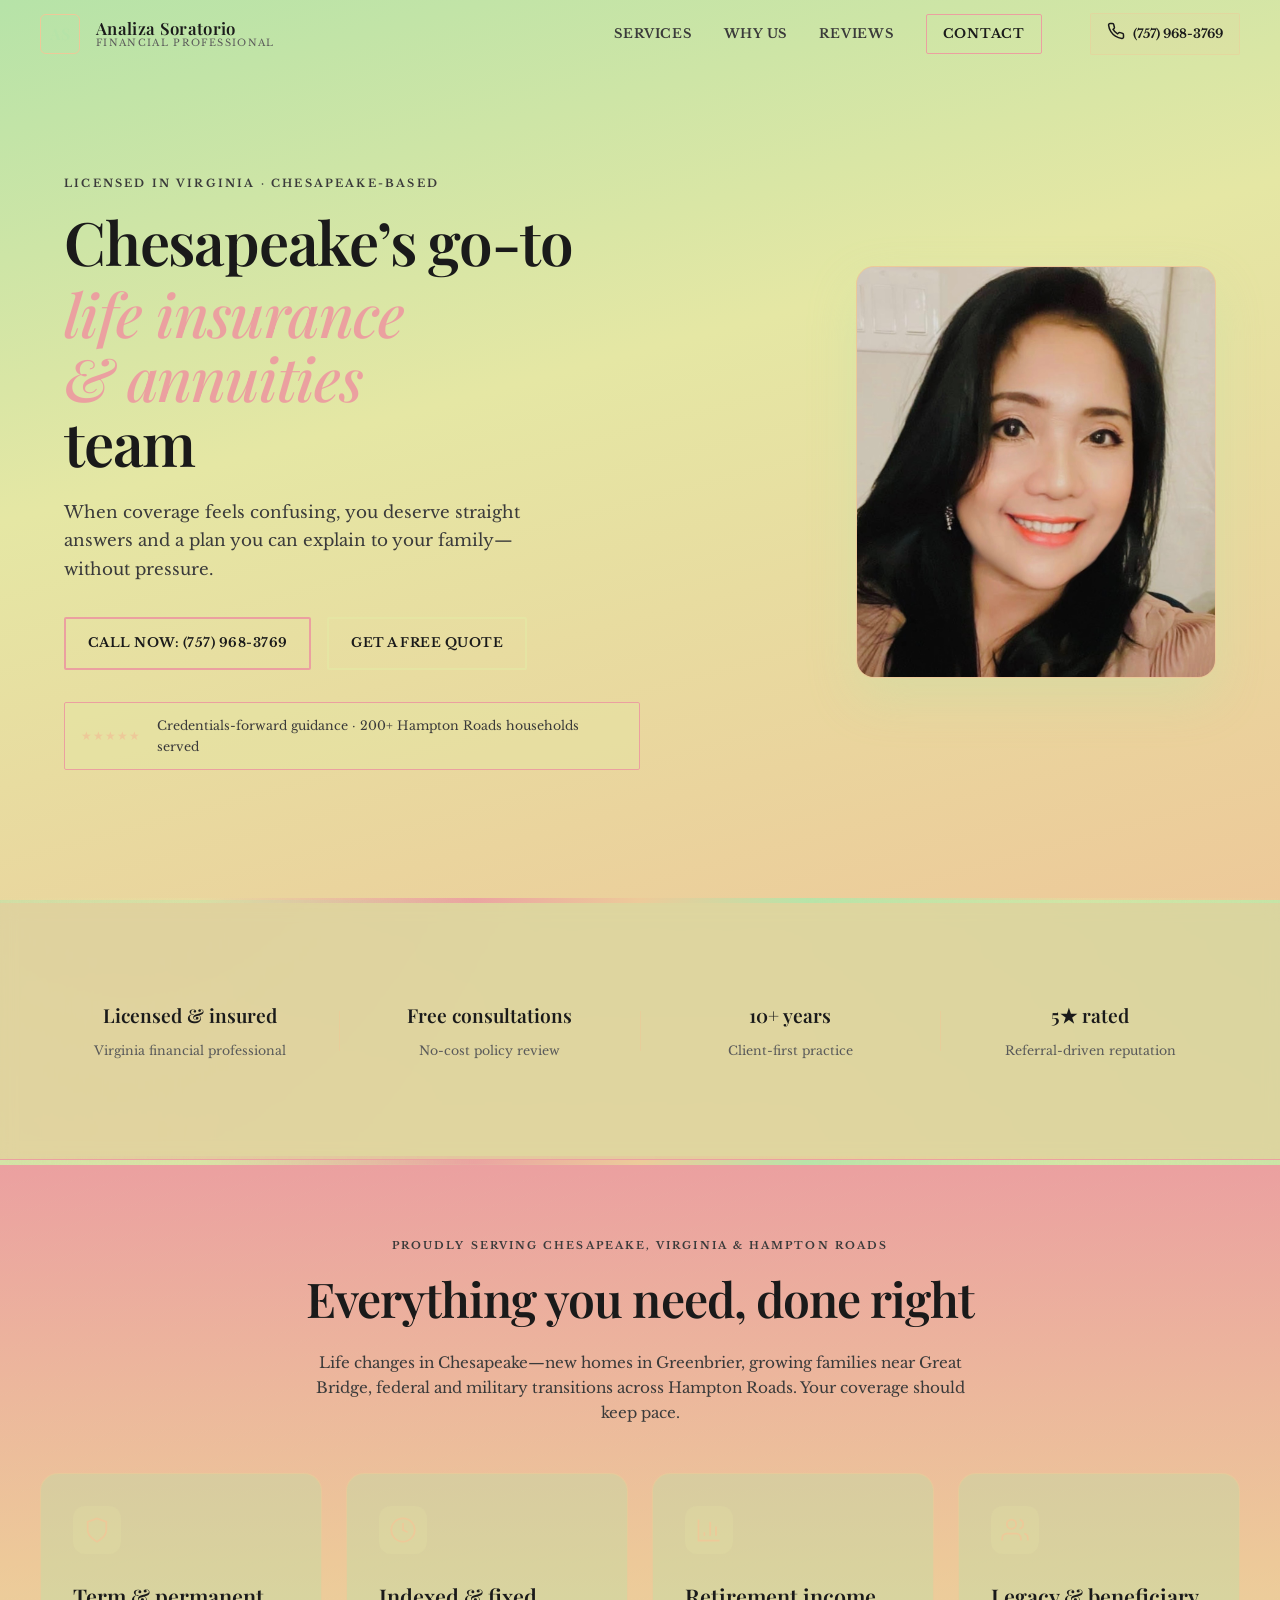
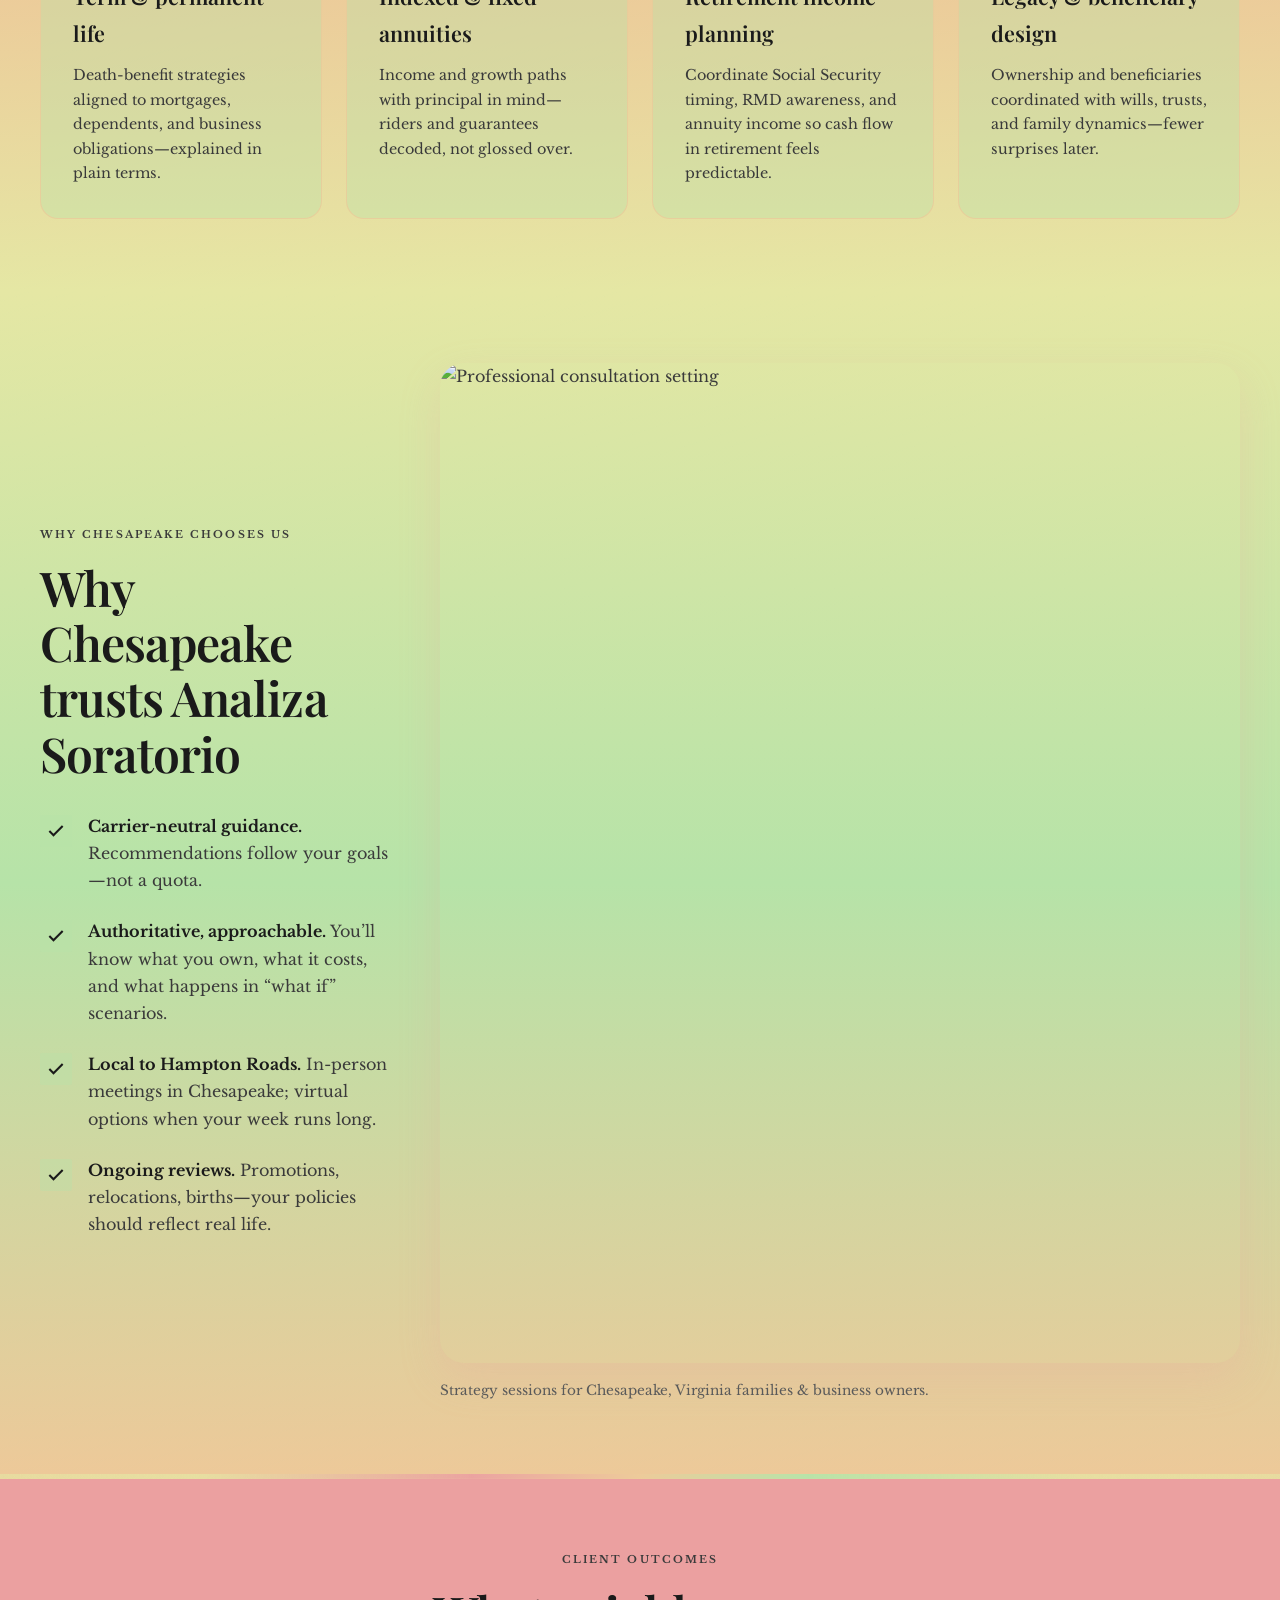
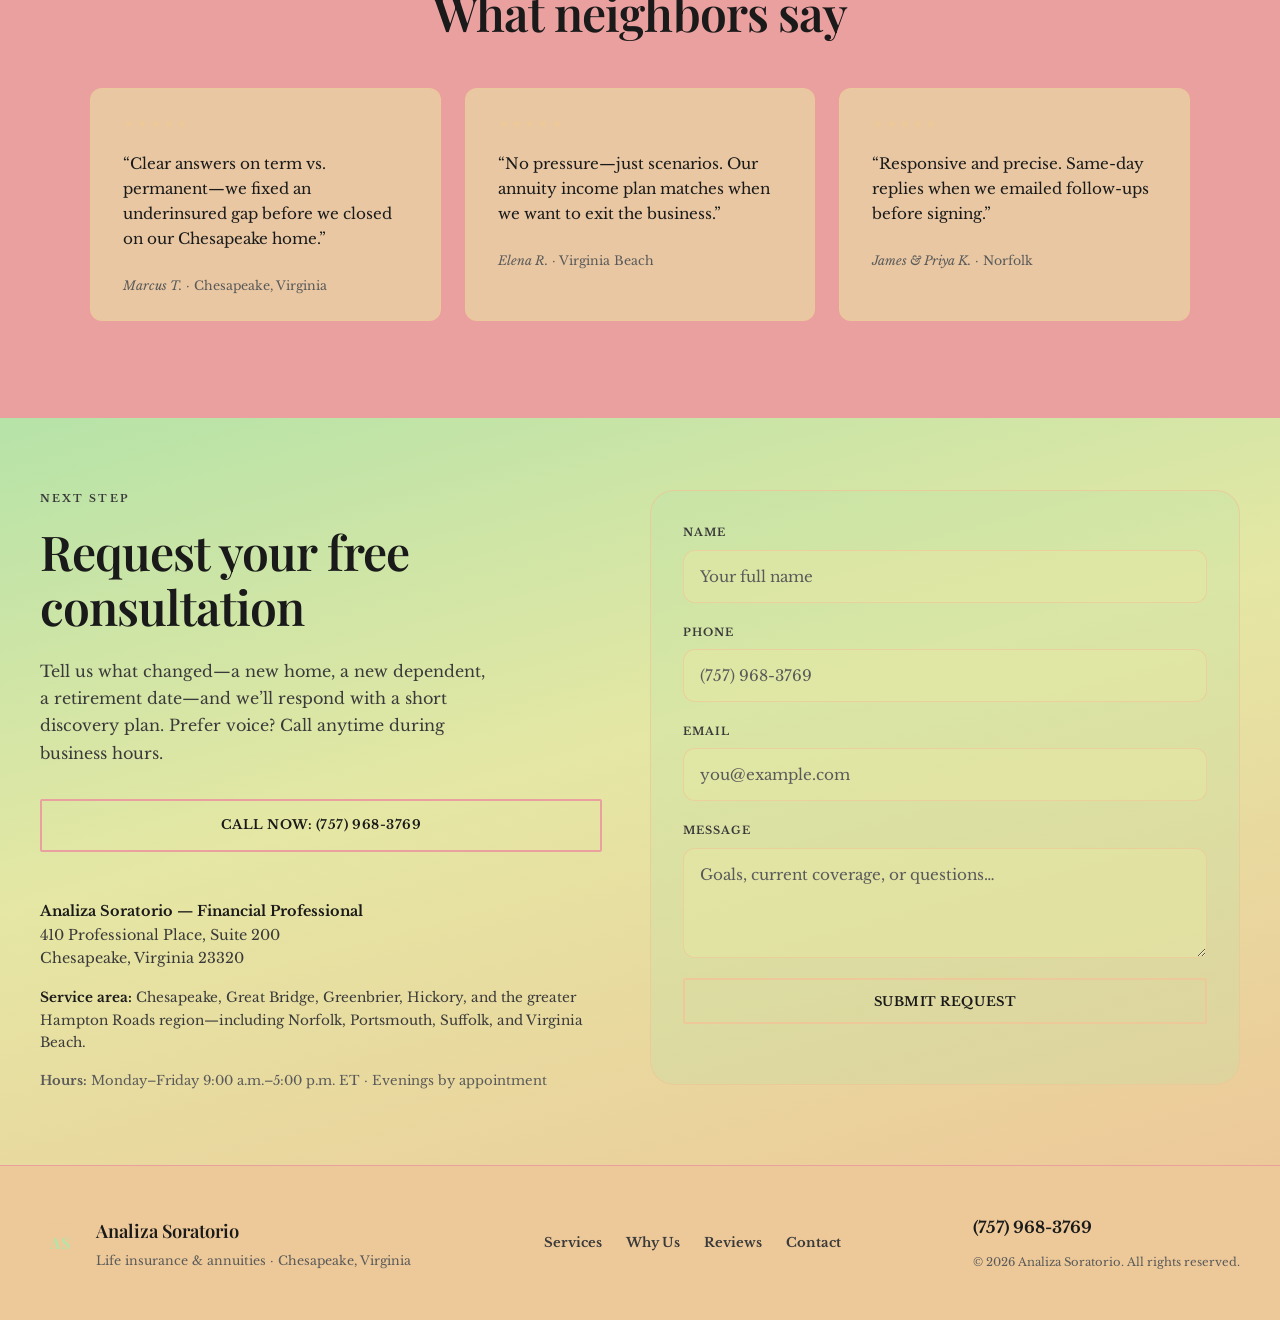
==== index.html @ 289ed027 "Build premium single-page website for Analiza Soratorio. Add a custom responsive marketing page with" ====
<!DOCTYPE html>
<html lang="en">
<head>
  <meta charset="UTF-8" />
  <meta name="viewport" content="width=device-width, initial-scale=1.0" />
  <title>Analiza Soratorio | Life Insurance &amp; Annuities in Chesapeake, Virginia</title>
  <meta name="description" content="Life insurance and annuities in Chesapeake, VA—clear, carrier-neutral guidance for families and business owners. Call (757) 968-3769 for a free consultation." />
  <link rel="preconnect" href="https://fonts.googleapis.com" />
  <link rel="preconnect" href="https://fonts.gstatic.com" crossorigin />
  <link href="https://fonts.googleapis.com/css2?family=Libre+Baskerville:ital,wght@0,400;0,700;1,400&family=Playfair+Display:ital,wght@0,500;0,600;0,700;1,500&display=swap" rel="stylesheet" />
  <link rel="stylesheet" href="styles.css" />
</head>
<body>
  <a class="skip-link" href="#main">Skip to main content</a>

  <header class="site-header" id="site-header" role="banner">
    <div class="header-inner">
      <a href="#" class="logo" aria-label="Analiza Soratorio — home">
        <span class="logo-mark" aria-hidden="true">AS</span>
        <span class="logo-text">
          <span class="logo-name">Analiza Soratorio</span>
          <span class="logo-tag">Financial Professional</span>
        </span>
      </a>
      <nav class="nav" aria-label="Primary">
        <a href="#services">Services</a>
        <a href="#why">Why Us</a>
        <a href="#testimonials">Reviews</a>
        <a href="#contact" class="nav-cta">Contact</a>
      </nav>
      <a href="tel:+17579683769" class="header-phone" aria-label="Call now: 757-968-3769">
        <span class="header-phone-icon" aria-hidden="true">
          <svg width="18" height="18" viewBox="0 0 24 24" fill="none" stroke="currentColor" stroke-width="2"><path d="M22 16.92v3a2 2 0 0 1-2.18 2 19.79 19.79 0 0 1-8.63-3.07 19.5 19.5 0 0 1-6-6 19.79 19.79 0 0 1-3.07-8.67A2 2 0 0 1 4.11 2h3a2 2 0 0 1 2 1.72 12.84 12.84 0 0 0 .7 2.81 2 2 0 0 1-.45 2.11L8.09 9.91a16 16 0 0 0 6 6l1.27-1.27a2 2 0 0 1 2.11-.45 12.84 12.84 0 0 0 2.81.7A2 2 0 0 1 22 16.92z"/></svg>
        </span>
        <span>(757) 968-3769</span>
      </a>
      <button type="button" class="menu-toggle" id="menu-toggle" aria-expanded="false" aria-controls="mobile-nav" aria-label="Open menu">
        <span></span><span></span><span></span>
      </button>
    </div>
    <div class="mobile-nav" id="mobile-nav" hidden>
      <a href="#services">Services</a>
      <a href="#why">Why Us</a>
      <a href="#testimonials">Reviews</a>
      <a href="#contact">Contact</a>
      <a href="tel:+17579683769" class="mobile-nav-call">Call (757) 968-3769</a>
    </div>
  </header>

  <main id="main">
    <section class="hero" aria-labelledby="hero-heading">
      <div class="hero-shell">
        <div class="hero-layout">
          <div class="hero-copy">
            <p class="hero-eyebrow hero-reveal" style="--d:0.05s">Licensed in Virginia · Chesapeake-based</p>
            <h1 id="hero-heading" class="hero-title hero-reveal" style="--d:0.12s">
              Chesapeake’s go-to <span class="hero-title-accent">life insurance &amp; annuities</span> team
            </h1>
            <p class="hero-lede hero-reveal" style="--d:0.22s">
              When coverage feels confusing, you deserve straight answers and a plan you can explain to your family—without pressure.
            </p>
            <div class="hero-ctas hero-reveal" style="--d:0.32s">
              <a href="tel:+17579683769" class="btn btn-primary" aria-label="Call now: 757-968-3769">
                Call Now: (757) 968-3769
              </a>
              <a href="#contact" class="btn btn-secondary">Get a Free Quote</a>
            </div>
            <div class="hero-badge hero-reveal" style="--d:0.42s" role="status">
              <span class="hero-badge-stars" aria-hidden="true">★★★★★</span>
              <span>Credentials-forward guidance · 200+ Hampton Roads households served</span>
            </div>
          </div>
          <div class="hero-media">
            <div class="hero-photo-card">
              <img src="public/IMG_9765.jpeg" alt="" width="700" height="800" class="hero-photo" fetchpriority="high" decoding="async" />
            </div>
          </div>
        </div>
      </div>
    </section>

    <div class="angle-ribbon angle-ribbon--hero" aria-hidden="true"></div>

    <section class="proof-bar" aria-label="Credentials and highlights">
      <div class="proof-inner">
        <div class="proof-item">
          <strong>Licensed &amp; insured</strong>
          <span>Virginia financial professional</span>
        </div>
        <div class="proof-divider" aria-hidden="true"></div>
        <div class="proof-item">
          <strong>Free consultations</strong>
          <span>No-cost policy review</span>
        </div>
        <div class="proof-divider" aria-hidden="true"></div>
        <div class="proof-item">
          <strong>10+ years</strong>
          <span>Client-first practice</span>
        </div>
        <div class="proof-divider" aria-hidden="true"></div>
        <div class="proof-item">
          <strong>5★ rated</strong>
          <span>Referral-driven reputation</span>
        </div>
      </div>
    </section>

    <div class="angle-ribbon" aria-hidden="true"></div>

    <section class="services has-angle-bg" id="services" aria-labelledby="services-heading">
      <div class="section-head">
        <p class="section-eyebrow">Proudly serving Chesapeake, Virginia &amp; Hampton Roads</p>
        <h2 id="services-heading" class="section-title">Everything you need, done right</h2>
        <p class="section-sub">Life changes in Chesapeake—new homes in Greenbrier, growing families near Great Bridge, federal and military transitions across Hampton Roads. Your coverage should keep pace.</p>
      </div>
      <div class="service-grid">
        <article class="service-card">
          <div class="service-icon" aria-hidden="true">
            <svg width="28" height="28" viewBox="0 0 24 24" fill="none" stroke="currentColor" stroke-width="1.5"><path d="M12 22s8-4 8-10V5l-8-3-8 3v7c0 6 8 10 8 10z"/></svg>
          </div>
          <h3>Term &amp; permanent life</h3>
          <p>Death-benefit strategies aligned to mortgages, dependents, and business obligations—explained in plain terms.</p>
        </article>
        <article class="service-card">
          <div class="service-icon" aria-hidden="true">
            <svg width="28" height="28" viewBox="0 0 24 24" fill="none" stroke="currentColor" stroke-width="1.5"><circle cx="12" cy="12" r="10"/><path d="M12 6v6l4 2"/></svg>
          </div>
          <h3>Indexed &amp; fixed annuities</h3>
          <p>Income and growth paths with principal in mind—riders and guarantees decoded, not glossed over.</p>
        </article>
        <article class="service-card">
          <div class="service-icon" aria-hidden="true">
            <svg width="28" height="28" viewBox="0 0 24 24" fill="none" stroke="currentColor" stroke-width="1.5"><path d="M3 3v18h18"/><path d="M18 17V9"/><path d="M13 17V5"/><path d="M8 17v-3"/></svg>
          </div>
          <h3>Retirement income planning</h3>
          <p>Coordinate Social Security timing, RMD awareness, and annuity income so cash flow in retirement feels predictable.</p>
        </article>
        <article class="service-card">
          <div class="service-icon" aria-hidden="true">
            <svg width="28" height="28" viewBox="0 0 24 24" fill="none" stroke="currentColor" stroke-width="1.5"><path d="M17 21v-2a4 4 0 0 0-4-4H5a4 4 0 0 0-4 4v2"/><circle cx="9" cy="7" r="4"/><path d="M23 21v-2a4 4 0 0 0-3-3.87"/><path d="M16 3.13a4 4 0 0 1 0 7.75"/></svg>
          </div>
          <h3>Legacy &amp; beneficiary design</h3>
          <p>Ownership and beneficiaries coordinated with wills, trusts, and family dynamics—fewer surprises later.</p>
        </article>
      </div>
    </section>

    <section class="why has-angle-bg" id="why" aria-labelledby="why-heading">
      <div class="why-inner">
        <div class="why-copy">
          <p class="section-eyebrow">Why Chesapeake chooses us</p>
          <h2 id="why-heading" class="section-title">Why Chesapeake trusts Analiza Soratorio</h2>
          <ul class="why-list">
            <li>
              <span class="why-check" aria-hidden="true"><svg width="20" height="20" viewBox="0 0 24 24" fill="none" stroke="currentColor" stroke-width="2.5"><path d="M20 6L9 17l-5-5"/></svg></span>
              <span><strong>Carrier-neutral guidance.</strong> Recommendations follow your goals—not a quota.</span>
            </li>
            <li>
              <span class="why-check" aria-hidden="true"><svg width="20" height="20" viewBox="0 0 24 24" fill="none" stroke="currentColor" stroke-width="2.5"><path d="M20 6L9 17l-5-5"/></svg></span>
              <span><strong>Authoritative, approachable.</strong> You’ll know what you own, what it costs, and what happens in “what if” scenarios.</span>
            </li>
            <li>
              <span class="why-check" aria-hidden="true"><svg width="20" height="20" viewBox="0 0 24 24" fill="none" stroke="currentColor" stroke-width="2.5"><path d="M20 6L9 17l-5-5"/></svg></span>
              <span><strong>Local to Hampton Roads.</strong> In-person meetings in Chesapeake; virtual options when your week runs long.</span>
            </li>
            <li>
              <span class="why-check" aria-hidden="true"><svg width="20" height="20" viewBox="0 0 24 24" fill="none" stroke="currentColor" stroke-width="2.5"><path d="M20 6L9 17l-5-5"/></svg></span>
              <span><strong>Ongoing reviews.</strong> Promotions, relocations, births—your policies should reflect real life.</span>
            </li>
          </ul>
        </div>
        <div class="why-visual">
          <figure class="why-figure">
            <img src="https://picsum.photos/seed/chesapeakeprofessional/800/1000" alt="Professional consultation setting" width="800" height="1000" loading="lazy" decoding="async" />
            <figcaption class="why-caption">Strategy sessions for Chesapeake, Virginia families &amp; business owners.</figcaption>
          </figure>
        </div>
      </div>
    </section>

    <div class="angle-ribbon" aria-hidden="true"></div>

    <section class="testimonials" id="testimonials" aria-labelledby="testimonials-heading">
      <div class="section-head section-head--center">
        <p class="section-eyebrow">Client outcomes</p>
        <h2 id="testimonials-heading" class="section-title">What neighbors say</h2>
      </div>
      <div class="testimonial-grid">
        <blockquote class="testimonial-card">
          <div class="stars" aria-label="5 out of 5 stars">★★★★★</div>
          <p class="testimonial-quote">“Clear answers on term vs. permanent—we fixed an underinsured gap before we closed on our Chesapeake home.”</p>
          <footer><cite>Marcus T.</cite> · Chesapeake, Virginia</footer>
        </blockquote>
        <blockquote class="testimonial-card">
          <div class="stars" aria-label="5 out of 5 stars">★★★★★</div>
          <p class="testimonial-quote">“No pressure—just scenarios. Our annuity income plan matches when we want to exit the business.”</p>
          <footer><cite>Elena R.</cite> · Virginia Beach</footer>
        </blockquote>
        <blockquote class="testimonial-card">
          <div class="stars" aria-label="5 out of 5 stars">★★★★★</div>
          <p class="testimonial-quote">“Responsive and precise. Same-day replies when we emailed follow-ups before signing.”</p>
          <footer><cite>James &amp; Priya K.</cite> · Norfolk</footer>
        </blockquote>
      </div>
    </section>

    <section class="contact" id="contact" aria-labelledby="contact-heading">
      <div class="contact-grid">
        <div class="contact-intro">
          <p class="section-eyebrow">Next step</p>
          <h2 id="contact-heading" class="section-title">Request your free consultation</h2>
          <p class="contact-lede">Tell us what changed—a new home, a new dependent, a retirement date—and we’ll respond with a short discovery plan. Prefer voice? Call anytime during business hours.</p>
          <a href="tel:+17579683769" class="btn btn-primary btn-block" aria-label="Call now: 757-968-3769">Call Now: (757) 968-3769</a>
          <address class="contact-address">
            <strong>Analiza Soratorio — Financial Professional</strong><br />
            410 Professional Place, Suite 200<br />
            Chesapeake, Virginia 23320
          </address>
          <p class="contact-area"><strong>Service area:</strong> Chesapeake, Great Bridge, Greenbrier, Hickory, and the greater Hampton Roads region—including Norfolk, Portsmouth, Suffolk, and Virginia Beach.</p>
          <p class="contact-hours"><strong>Hours:</strong> Monday–Friday 9:00 a.m.–5:00 p.m. ET · Evenings by appointment</p>
        </div>
        <form class="quote-form" id="quote-form" action="#" method="post" aria-label="Request a free insurance consultation">
          <label for="q-name">Name</label>
          <input type="text" id="q-name" name="name" autocomplete="name" required placeholder="Your full name" />

          <label for="q-phone">Phone</label>
          <input type="tel" id="q-phone" name="phone" autocomplete="tel" required placeholder="(757) 968-3769" />

          <label for="q-email">Email</label>
          <input type="email" id="q-email" name="email" autocomplete="email" required placeholder="you@example.com" />

          <label for="q-message">Message</label>
          <textarea id="q-message" name="message" rows="4" required placeholder="Goals, current coverage, or questions…"></textarea>

          <button type="submit" class="btn btn-submit">Submit request</button>
          <p class="form-note" id="form-status" role="status" aria-live="polite"></p>
        </form>
      </div>
    </section>
  </main>

  <footer class="site-footer" role="contentinfo">
    <div class="footer-inner">
      <div class="footer-brand">
        <span class="logo-mark logo-mark--footer" aria-hidden="true">AS</span>
        <div>
          <strong>Analiza Soratorio</strong>
          <p class="footer-tag">Life insurance &amp; annuities · Chesapeake, Virginia</p>
        </div>
      </div>
      <nav class="footer-nav" aria-label="Footer">
        <a href="#services">Services</a>
        <a href="#why">Why Us</a>
        <a href="#testimonials">Reviews</a>
        <a href="#contact">Contact</a>
      </nav>
      <div class="footer-contact">
        <a href="tel:+17579683769" aria-label="Call (757) 968-3769">(757) 968-3769</a>
        <span class="footer-copy">&copy; <span id="year"></span> Analiza Soratorio. All rights reserved.</span>
      </div>
    </div>
  </footer>

  <script src="main.js" defer></script>
</body>
</html>
---- styles.css ----
/* Analiza Soratorio — UI fills/borders/shadows: palette only (#eba0a0 · #edc999 · #e5e7a4 · #b6e3a8). Text uses neutrals below. */

:root {
  --palette-petal: #eba0a0;
  --palette-honey: #edc999;
  --palette-sage: #e5e7a4;
  --palette-mint: #b6e3a8;

  /* Typography only (not counted toward the four UI colors) */
  --color-ink: #1a1a1a;
  --color-body: #3a3a3a;
  --color-muted: #5a5a5a;

  /* UI tokens — rgba channels restricted to the four palette hues */
  --color-border: rgba(237, 201, 153, 0.65);
  --color-accent-dim: rgba(237, 201, 153, 0.45);
  --shadow-soft: 0 16px 40px rgba(235, 160, 160, 0.22);
  --shadow-lift: 0 20px 48px rgba(182, 227, 168, 0.3);

  --font-display: "Playfair Display", Georgia, "Times New Roman", serif;
  --font-body: "Libre Baskerville", Georgia, serif;

  --space-3xs: 0.25rem;
  --space-2xs: 0.5rem;
  --space-xs: 0.75rem;
  --space-sm: 1rem;
  --space-md: 1.5rem;
  --space-lg: 2rem;
  --space-xl: 3rem;
  --space-2xl: 4.5rem;
  --space-3xl: 6rem;

  --radius-sm: 6px;
  --radius-md: 12px;
  --radius-lg: 18px;
  --radius-xl: 24px;

  --header-h: 4.25rem;
  --ease-refined: cubic-bezier(0.25, 0.1, 0.25, 1);
  --dur: 0.4s;
}

*,
*::before,
*::after {
  box-sizing: border-box;
}

html {
  scroll-behavior: smooth;
}

@media (prefers-reduced-motion: reduce) {
  html {
    scroll-behavior: auto;
  }
  *,
  *::before,
  *::after {
    animation-duration: 0.01ms !important;
    animation-iteration-count: 1 !important;
    transition-duration: 0.01ms !important;
  }
}

body {
  margin: 0;
  font-family: var(--font-body);
  font-size: 1rem;
  line-height: 1.7;
  color: var(--color-body);
  background-color: var(--palette-sage);
  background-image:
    radial-gradient(ellipse 90% 60% at 10% 0%, rgba(235, 160, 160, 0.35), transparent 50%),
    radial-gradient(ellipse 70% 50% at 100% 20%, rgba(182, 227, 168, 0.4), transparent 55%),
    linear-gradient(180deg, var(--palette-mint) 0%, var(--palette-sage) 45%, var(--palette-honey) 100%);
  min-height: 100vh;
}

body::before {
  content: "";
  position: fixed;
  inset: 0;
  pointer-events: none;
  z-index: 0;
  opacity: 0.12;
  background: repeating-linear-gradient(
    -12deg,
    transparent,
    transparent 14px,
    rgba(235, 160, 160, 0.08) 14px,
    rgba(235, 160, 160, 0.08) 15px
  );
}

.skip-link {
  position: absolute;
  top: -100px;
  left: var(--space-sm);
  z-index: 10000;
  padding: var(--space-xs) var(--space-sm);
  background: var(--palette-honey);
  color: var(--color-ink);
  font-weight: 700;
  border-radius: var(--radius-sm);
  transition: top var(--dur) var(--ease-refined);
}

.skip-link:focus {
  top: var(--space-sm);
}

/* Angled site motif */
.angle-ribbon {
  height: 5px;
  width: 100%;
  background: linear-gradient(
    90deg,
    transparent 0%,
    rgba(229, 231, 164, 0.35) 18%,
    var(--palette-petal) 38%,
    var(--palette-honey) 50%,
    var(--palette-mint) 62%,
    rgba(229, 231, 164, 0.35) 82%,
    transparent 100%
  );
  transform: skewX(-12deg) scaleX(1.08);
  margin: 0 auto;
  max-width: 100%;
  opacity: 0.95;
}

.angle-ribbon--hero {
  margin-top: -2px;
  position: relative;
  z-index: 5;
}

.has-angle-bg {
  position: relative;
}

.has-angle-bg::before {
  content: "";
  position: absolute;
  inset: 0;
  pointer-events: none;
  opacity: 0.06;
  background: repeating-linear-gradient(
    -18deg,
    transparent,
    transparent 12px,
    rgba(182, 227, 168, 0.14) 12px,
    rgba(182, 227, 168, 0.14) 14px
  );
}

/* ——— Header ——— */
.site-header {
  position: fixed;
  top: 0;
  left: 0;
  right: 0;
  z-index: 1000;
  min-height: var(--header-h);
  display: flex;
  flex-direction: column;
  justify-content: center;
  padding: 0 var(--space-md);
  background: transparent;
  transition:
    background var(--dur) var(--ease-refined),
    box-shadow var(--dur) var(--ease-refined),
    backdrop-filter var(--dur) var(--ease-refined);
}

.site-header.is-scrolled {
  background: rgba(229, 231, 164, 0.88);
  backdrop-filter: blur(14px);
  -webkit-backdrop-filter: blur(14px);
  box-shadow: 0 10px 36px rgba(182, 227, 168, 0.35);
}

.header-inner {
  max-width: 1200px;
  margin: 0 auto;
  width: 100%;
  display: flex;
  align-items: center;
  gap: var(--space-md);
}

.logo {
  display: flex;
  align-items: center;
  gap: var(--space-sm);
  text-decoration: none;
  color: var(--color-ink);
}

.logo-mark {
  width: 2.5rem;
  height: 2.5rem;
  display: grid;
  place-items: center;
  font-family: var(--font-display);
  font-weight: 700;
  font-size: 1rem;
  letter-spacing: 0.02em;
  border: 1px solid var(--palette-honey);
  color: var(--palette-mint);
  border-radius: var(--radius-sm);
}

.logo-text {
  display: flex;
  flex-direction: column;
  line-height: 1.15;
}

.logo-name {
  font-family: var(--font-display);
  font-size: 1.05rem;
  font-weight: 600;
  letter-spacing: 0.02em;
}

.logo-tag {
  font-size: 0.6rem;
  text-transform: uppercase;
  letter-spacing: 0.14em;
  color: var(--color-muted);
}

.nav {
  display: none;
  align-items: center;
  gap: var(--space-lg);
  margin-left: auto;
}

.nav a {
  color: var(--color-body);
  text-decoration: none;
  font-family: var(--font-body);
  font-size: 0.8rem;
  font-weight: 700;
  letter-spacing: 0.06em;
  text-transform: uppercase;
  transition: color var(--dur) var(--ease-refined);
}

.nav a:hover {
  color: var(--color-ink);
}

.nav-cta {
  padding: var(--space-2xs) var(--space-sm);
  border: 1px solid var(--palette-petal);
  border-radius: 2px;
  color: var(--color-ink) !important;
}

.header-phone {
  display: none;
  align-items: center;
  gap: var(--space-2xs);
  margin-left: var(--space-md);
  padding: var(--space-2xs) var(--space-sm);
  background: rgba(237, 201, 153, 0.14);
  border: 1px solid var(--color-accent-dim);
  border-radius: 2px;
  color: var(--color-ink);
  text-decoration: none;
  font-size: 0.78rem;
  font-weight: 700;
  white-space: nowrap;
  transition:
    background var(--dur) var(--ease-refined),
    border-color var(--dur) var(--ease-refined);
}

.header-phone:hover {
  background: rgba(237, 201, 153, 0.26);
  border-color: var(--palette-petal);
}

.menu-toggle {
  margin-left: auto;
  width: 2.75rem;
  height: 2.75rem;
  border: 1px solid var(--color-border);
  border-radius: var(--radius-sm);
  background: transparent;
  cursor: pointer;
  display: flex;
  flex-direction: column;
  align-items: center;
  justify-content: center;
  gap: 5px;
  padding: 0;
}

.menu-toggle span {
  display: block;
  width: 1.125rem;
  height: 2px;
  background: var(--color-ink);
  transition: transform var(--dur) var(--ease-refined);
}

.menu-toggle[aria-expanded="true"] span:nth-child(1) {
  transform: translateY(7px) rotate(45deg);
}

.menu-toggle[aria-expanded="true"] span:nth-child(2) {
  opacity: 0;
}

.menu-toggle[aria-expanded="true"] span:nth-child(3) {
  transform: translateY(-7px) rotate(-45deg);
}

.mobile-nav {
  display: flex;
  flex-direction: column;
  gap: var(--space-sm);
  padding: var(--space-md);
  background: var(--palette-honey);
  border-top: 1px solid var(--palette-petal);
}

.mobile-nav[hidden] {
  display: none !important;
}

.mobile-nav a {
  color: var(--color-ink);
  text-decoration: none;
  font-weight: 700;
  padding: var(--space-xs) 0;
}

.mobile-nav-call {
  margin-top: var(--space-xs);
  padding: var(--space-sm);
  text-align: center;
  background: var(--palette-petal);
  color: var(--color-ink) !important;
  border-radius: var(--radius-md);
}

/* ——— Hero: copy + floating photo card (aligned row) ——— */
.hero {
  position: relative;
  min-height: 100vh;
  min-height: 100dvh;
  padding: var(--header-h) 0 0;
  z-index: 1;
  overflow: hidden;
  background: linear-gradient(
    165deg,
    var(--palette-mint) 0%,
    var(--palette-sage) 42%,
    var(--palette-honey) 100%
  );
}

.hero-shell {
  max-width: 1200px;
  margin: 0 auto;
  min-height: calc(100dvh - var(--header-h));
  padding: var(--space-xl) var(--space-md) var(--space-2xl);
  display: flex;
  align-items: center;
}

.hero-layout {
  display: flex;
  flex-direction: column;
  align-items: stretch;
  gap: var(--space-xl);
  width: 100%;
}

@media (min-width: 768px) {
  .hero-layout {
    flex-direction: row;
    align-items: center;
    justify-content: space-between;
    gap: var(--space-xl);
  }
}

.hero-copy {
  flex: 1;
  min-width: 0;
  max-width: 36rem;
}

.hero-media {
  flex-shrink: 0;
  display: flex;
  align-items: center;
  justify-content: center;
}

@media (min-width: 768px) {
  .hero-media {
    justify-content: flex-end;
    align-self: center;
  }
}

.hero-photo-card {
  width: min(52vw, 280px);
  max-width: 100%;
  border-radius: var(--radius-lg);
  overflow: hidden;
  border: 1px solid var(--palette-honey);
  box-shadow: var(--shadow-lift);
  background: var(--palette-honey);
  animation: hero-card-float 5.5s ease-in-out infinite;
}

@media (min-width: 768px) {
  .hero-photo-card {
    width: min(34vw, 320px);
  }
}

@media (min-width: 1024px) {
  .hero-photo-card {
    width: min(30vw, 360px);
  }
}

@media (prefers-reduced-motion: reduce) {
  .hero-photo-card {
    animation: none;
  }
}

@keyframes hero-card-float {
  0%,
  100% {
    transform: translateY(0);
  }
  50% {
    transform: translateY(-12px);
  }
}

.hero-photo {
  width: 100%;
  height: auto;
  aspect-ratio: 7 / 8;
  object-fit: cover;
  object-position: center 20%;
  display: block;
}

.hero-eyebrow {
  font-size: 0.68rem;
  text-transform: uppercase;
  letter-spacing: 0.2em;
  color: var(--color-body);
  margin: 0 0 var(--space-sm);
  font-weight: 700;
}

.hero-title {
  margin: 0 0 var(--space-md);
  font-family: var(--font-display);
  font-weight: 600;
  line-height: 1.08;
  color: var(--color-ink);
  font-size: clamp(2.2rem, 5.5vw, 3.75rem);
  letter-spacing: -0.02em;
  text-wrap: balance;
}

.hero-title-accent {
  display: block;
  color: var(--palette-petal);
  font-style: italic;
  font-weight: 500;
  margin-top: 0.12em;
}

.hero-lede {
  font-size: clamp(0.95rem, 2vw, 1.05rem);
  color: var(--color-body);
  margin: 0 0 var(--space-lg);
  max-width: 32rem;
}

.hero-ctas {
  display: flex;
  flex-wrap: wrap;
  gap: var(--space-sm);
  margin-bottom: var(--space-lg);
}

/* Professional CTAs: outline default, fill on hover */
.btn {
  display: inline-flex;
  align-items: center;
  justify-content: center;
  padding: 0.85rem 1.35rem;
  font-family: var(--font-body);
  font-size: 0.8rem;
  font-weight: 700;
  letter-spacing: 0.04em;
  text-transform: uppercase;
  text-decoration: none;
  border-radius: 2px;
  border: 2px solid transparent;
  cursor: pointer;
  transition:
    background var(--dur) var(--ease-refined),
    color var(--dur) var(--ease-refined),
    border-color var(--dur) var(--ease-refined),
    box-shadow var(--dur) var(--ease-refined),
    transform var(--dur) var(--ease-refined);
}

.btn-primary {
  background: transparent;
  color: var(--color-ink);
  border-color: var(--palette-petal);
  box-shadow: 0 0 0 0 rgba(237, 201, 153, 0);
}

.btn-primary:hover {
  background: linear-gradient(135deg, var(--palette-mint), var(--palette-honey));
  color: var(--color-ink);
  border-color: var(--palette-sage);
  box-shadow: 0 10px 32px rgba(182, 227, 168, 0.35);
  transform: translateY(-2px);
}

.btn-secondary {
  background: transparent;
  color: var(--color-ink);
  border-color: rgba(229, 231, 164, 0.75);
}

.btn-secondary:hover {
  border-color: var(--palette-petal);
  color: var(--color-ink);
  background: rgba(229, 231, 164, 0.35);
}

.btn-block {
  width: 100%;
  text-align: center;
}

.btn-submit {
  width: 100%;
  margin-top: var(--space-xs);
  background: transparent;
  color: var(--color-ink);
  border: 2px solid var(--palette-honey);
}

.btn-submit:hover {
  background: var(--palette-honey);
  color: var(--color-ink);
}

.hero-badge {
  display: inline-flex;
  align-items: center;
  gap: var(--space-sm);
  padding: var(--space-xs) var(--space-sm);
  background: rgba(229, 231, 164, 0.45);
  border: 1px solid var(--palette-petal);
  border-radius: 2px;
  font-size: 0.78rem;
  color: var(--color-body);
  max-width: 100%;
}

.hero-badge-stars {
  color: var(--palette-honey);
  letter-spacing: 0.08em;
  flex-shrink: 0;
}

@keyframes fade-up {
  from {
    opacity: 0;
    transform: translateY(0.5rem);
  }
  to {
    opacity: 1;
    transform: translateY(0);
  }
}

.hero-reveal {
  opacity: 0;
  animation: fade-up var(--dur) var(--ease-refined) forwards;
  animation-delay: var(--d, 0s);
}

@media (prefers-reduced-motion: reduce) {
  .hero-reveal {
    opacity: 1;
    animation: none;
  }
}

/* ——— Proof bar ——— */
.proof-bar {
  position: relative;
  z-index: 2;
  border-bottom: 1px solid var(--palette-petal);
  background: rgba(237, 201, 153, 0.55);
  backdrop-filter: blur(8px);
}

.proof-bar::after {
  content: "";
  position: absolute;
  bottom: 0;
  left: 0;
  right: 0;
  height: 3px;
  background: linear-gradient(90deg, transparent, rgba(235, 160, 160, 0.45), rgba(237, 201, 153, 0.5), transparent);
  transform: skewX(-10deg);
  opacity: 0.7;
}

.proof-inner {
  max-width: 1200px;
  margin: 0 auto;
  padding: var(--space-md);
  display: grid;
  gap: var(--space-md);
  text-align: center;
}

.proof-item strong {
  display: block;
  font-family: var(--font-display);
  font-size: 1.2rem;
  color: var(--color-ink);
  font-weight: 600;
  margin-bottom: var(--space-3xs);
}

.proof-item span {
  font-size: 0.78rem;
  color: var(--color-muted);
}

.proof-divider {
  display: none;
  width: 1px;
  height: 2.5rem;
  background: var(--color-border);
  align-self: center;
}

/* ——— Sections shared ——— */
main > section:not(.hero) {
  position: relative;
  z-index: 1;
  padding: var(--space-2xl) var(--space-md);
}

.section-head {
  max-width: 760px;
  margin-bottom: var(--space-xl);
}

.section-head--center {
  text-align: center;
  margin-left: auto;
  margin-right: auto;
}

.section-eyebrow {
  font-size: 0.65rem;
  text-transform: uppercase;
  letter-spacing: 0.2em;
  color: var(--color-body);
  font-weight: 700;
  margin: 0 0 var(--space-sm);
}

.section-title {
  font-family: var(--font-display);
  font-size: clamp(1.85rem, 4vw, 3rem);
  font-weight: 600;
  color: var(--color-ink);
  line-height: 1.15;
  margin: 0;
  letter-spacing: -0.02em;
}

.section-sub {
  margin: var(--space-md) 0 0;
  font-size: 0.95rem;
  color: var(--color-body);
  line-height: 1.65;
  max-width: 42rem;
}

.services .section-head {
  margin-left: auto;
  margin-right: auto;
  text-align: center;
}

.services .section-sub {
  margin-left: auto;
  margin-right: auto;
}

/* ——— Services ——— */
.services {
  background: linear-gradient(180deg, var(--palette-petal) 0%, var(--palette-honey) 55%, var(--palette-sage) 100%);
}

.service-grid {
  max-width: 1200px;
  margin: 0 auto;
  display: grid;
  gap: var(--space-md);
}

.service-card {
  position: relative;
  z-index: 1;
  background: rgba(182, 227, 168, 0.35);
  border: 1px solid rgba(237, 201, 153, 0.75);
  border-radius: var(--radius-lg);
  padding: var(--space-lg);
  transition:
    transform var(--dur) var(--ease-refined),
    box-shadow var(--dur) var(--ease-refined),
    border-color var(--dur) var(--ease-refined);
}

.service-card:hover {
  transform: translateY(-4px);
  box-shadow: var(--shadow-soft);
  border-color: var(--color-accent-dim);
}

.service-card:hover .service-icon {
  color: var(--palette-petal);
  background: rgba(182, 227, 168, 0.18);
}

.service-icon {
  width: 3rem;
  height: 3rem;
  display: grid;
  place-items: center;
  border-radius: var(--radius-md);
  background: rgba(229, 231, 164, 0.2);
  color: var(--palette-honey);
  margin-bottom: var(--space-md);
  transition:
    color var(--dur) var(--ease-refined),
    background var(--dur) var(--ease-refined);
}

.service-card h3 {
  font-family: var(--font-display);
  font-size: 1.35rem;
  font-weight: 600;
  color: var(--color-ink);
  margin: 0 0 var(--space-xs);
}

.service-card p {
  margin: 0;
  font-size: 0.9rem;
}

/* ——— Why ——— */
.why {
  background: linear-gradient(180deg, var(--palette-sage) 0%, var(--palette-mint) 50%, var(--palette-honey) 100%);
  color: var(--color-body);
}

.why .section-eyebrow {
  color: var(--color-body);
}

.why .section-title {
  color: var(--color-ink);
}

.why-inner {
  max-width: 1200px;
  margin: 0 auto;
  display: grid;
  gap: var(--space-xl);
  align-items: center;
}

.why-list {
  list-style: none;
  margin: var(--space-lg) 0 0;
  padding: 0;
  display: flex;
  flex-direction: column;
  gap: var(--space-md);
}

.why-list li {
  display: flex;
  gap: var(--space-sm);
  align-items: flex-start;
}

.why-check {
  flex-shrink: 0;
  width: 2rem;
  height: 2rem;
  border-radius: 2px;
  background: rgba(182, 227, 168, 0.35);
  color: var(--color-ink);
  display: grid;
  place-items: center;
  margin-top: 2px;
}

.why-list strong {
  color: var(--color-ink);
}

.why-figure {
  margin: 0;
  position: relative;
  z-index: 1;
}

.why-figure img {
  width: 100%;
  border-radius: var(--radius-xl);
  box-shadow: var(--shadow-soft);
  display: block;
}

.why-caption {
  margin-top: var(--space-sm);
  font-size: 0.85rem;
  color: var(--color-muted);
}

/* ——— Testimonials (compact professional grid) ——— */
.testimonials {
  background: var(--palette-petal);
  padding-bottom: var(--space-3xl) !important;
}

.testimonial-grid {
  max-width: 1100px;
  margin: 0 auto;
  display: grid;
  gap: var(--space-md);
}

.testimonial-card {
  margin: 0;
  padding: var(--space-md) var(--space-lg);
  background: rgba(229, 231, 164, 0.55);
  border: 1px solid rgba(237, 201, 153, 0.85);
  border-radius: var(--radius-md);
  color: var(--color-body);
  transition:
    border-color var(--dur) var(--ease-refined),
    background var(--dur) var(--ease-refined);
}

.testimonial-card:hover {
  border-color: var(--palette-mint);
  background: rgba(182, 227, 168, 0.45);
}

.testimonial-quote {
  font-family: var(--font-body);
  font-size: 0.95rem;
  line-height: 1.65;
  color: var(--color-ink);
  margin: var(--space-sm) 0 var(--space-md);
}

.testimonial-card footer {
  font-size: 0.78rem;
  color: var(--color-muted);
}

.stars {
  color: var(--palette-honey);
  letter-spacing: 0.1em;
  font-size: 0.8rem;
}

/* ——— Contact ——— */
.contact {
  background: linear-gradient(165deg, var(--palette-mint) 0%, var(--palette-sage) 45%, var(--palette-honey) 100%);
  border-top: 1px solid var(--palette-petal);
}

.contact-grid {
  max-width: 1200px;
  margin: 0 auto;
  display: grid;
  gap: var(--space-xl);
}

.contact-lede {
  color: var(--color-body);
  margin: var(--space-md) 0 var(--space-lg);
  max-width: 28rem;
}

.contact-address {
  font-style: normal;
  margin: var(--space-xl) 0 var(--space-sm);
  font-size: 0.9rem;
  color: var(--color-body);
  line-height: 1.65;
}

.contact-address strong {
  color: var(--color-ink);
}

.contact-area {
  font-size: 0.85rem;
  color: var(--color-body);
  line-height: 1.65;
  margin: 0 0 var(--space-sm);
  max-width: 36rem;
}

.contact-area strong {
  color: var(--color-ink);
}

.contact-hours {
  font-size: 0.82rem;
  color: var(--color-muted);
  margin: 0;
}

.quote-form {
  background: rgba(182, 227, 168, 0.25);
  border: 1px solid rgba(237, 201, 153, 0.8);
  border-radius: var(--radius-xl);
  padding: var(--space-lg);
  display: flex;
  flex-direction: column;
  gap: var(--space-2xs);
}

.quote-form label {
  font-size: 0.68rem;
  font-weight: 700;
  text-transform: uppercase;
  letter-spacing: 0.1em;
  color: var(--color-body);
  margin-top: var(--space-xs);
}

.quote-form label:first-of-type {
  margin-top: 0;
}

.quote-form input,
.quote-form textarea {
  font-family: var(--font-body);
  font-size: 0.95rem;
  padding: var(--space-sm);
  border-radius: var(--radius-md);
  border: 1px solid rgba(237, 201, 153, 0.75);
  background: rgba(229, 231, 164, 0.55);
  color: var(--color-ink);
  width: 100%;
}

.quote-form input::placeholder,
.quote-form textarea::placeholder {
  color: var(--color-muted);
}

.quote-form input:focus,
.quote-form textarea:focus {
  outline: 2px solid var(--palette-mint);
  outline-offset: 2px;
}

.form-note {
  font-size: 0.78rem;
  color: var(--color-body);
  min-height: 1.25rem;
  margin: 0;
}

/* ——— Footer ——— */
.site-footer {
  border-top: 1px solid var(--palette-petal);
  padding: var(--space-xl) var(--space-md);
  background: var(--palette-honey);
}

.footer-inner {
  max-width: 1200px;
  margin: 0 auto;
  display: flex;
  flex-direction: column;
  gap: var(--space-lg);
  align-items: flex-start;
}

.footer-brand {
  display: flex;
  gap: var(--space-sm);
  align-items: center;
}

.logo-mark--footer {
  border-color: rgba(237, 201, 153, 0.55);
}

.footer-brand strong {
  font-family: var(--font-display);
  font-size: 1.15rem;
  color: var(--color-ink);
  font-weight: 600;
}

.footer-tag {
  margin: var(--space-3xs) 0 0;
  font-size: 0.78rem;
  color: var(--color-muted);
}

.footer-nav {
  display: flex;
  flex-wrap: wrap;
  gap: var(--space-md);
}

.footer-nav a {
  color: var(--color-body);
  text-decoration: none;
  font-size: 0.82rem;
  font-weight: 700;
}

.footer-nav a:hover {
  color: var(--color-ink);
}

.footer-contact {
  display: flex;
  flex-direction: column;
  gap: var(--space-xs);
}

.footer-contact a {
  color: var(--color-ink);
  font-weight: 700;
  text-decoration: none;
  font-size: 1rem;
}

.footer-copy {
  font-size: 0.72rem;
  color: var(--color-muted);
}

/* ——— Breakpoints ——— */
@media (min-width: 480px) {
  .proof-inner {
    grid-template-columns: 1fr 1fr;
  }
}

@media (min-width: 768px) {
  .nav {
    display: flex;
  }

  .header-phone {
    display: inline-flex;
  }

  .menu-toggle {
    display: none;
  }

  .mobile-nav {
    display: none !important;
  }

  .service-grid {
    grid-template-columns: repeat(2, 1fr);
  }

  .why-inner {
    grid-template-columns: 1fr 1fr;
  }

  .testimonial-grid {
    grid-template-columns: repeat(3, 1fr);
  }

  .contact-grid {
    grid-template-columns: 1fr 1.05fr;
    align-items: start;
  }

  .footer-inner {
    flex-direction: row;
    flex-wrap: wrap;
    justify-content: space-between;
    align-items: center;
  }
}

@media (max-width: 767px) {
  .testimonial-grid {
    grid-template-columns: 1fr;
  }
}

@media (min-width: 1024px) {
  .proof-inner {
    display: flex;
    flex-wrap: wrap;
    justify-content: space-between;
    align-items: center;
    text-align: left;
    gap: var(--space-md);
  }

  .proof-divider {
    display: block;
  }

  .proof-item {
    flex: 1;
    min-width: 140px;
    text-align: center;
  }

  .service-grid {
    grid-template-columns: repeat(4, 1fr);
  }
}
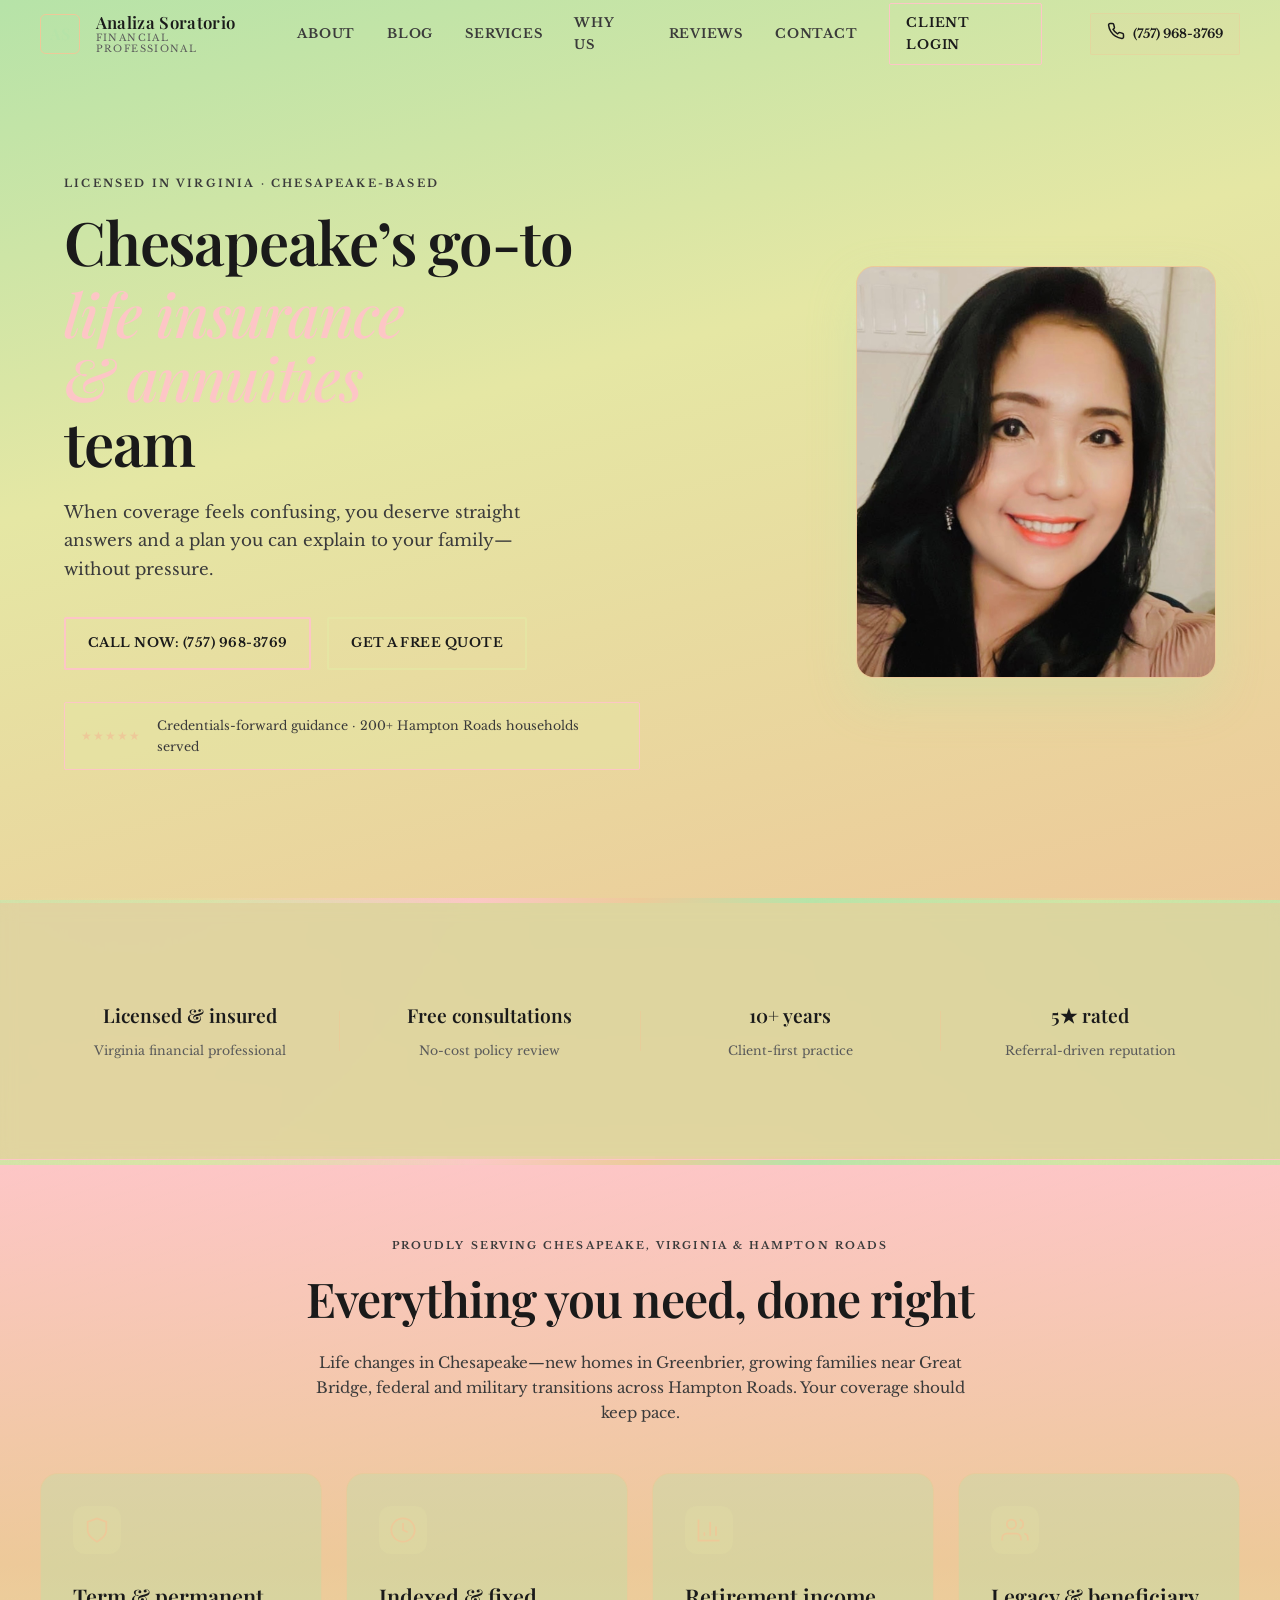
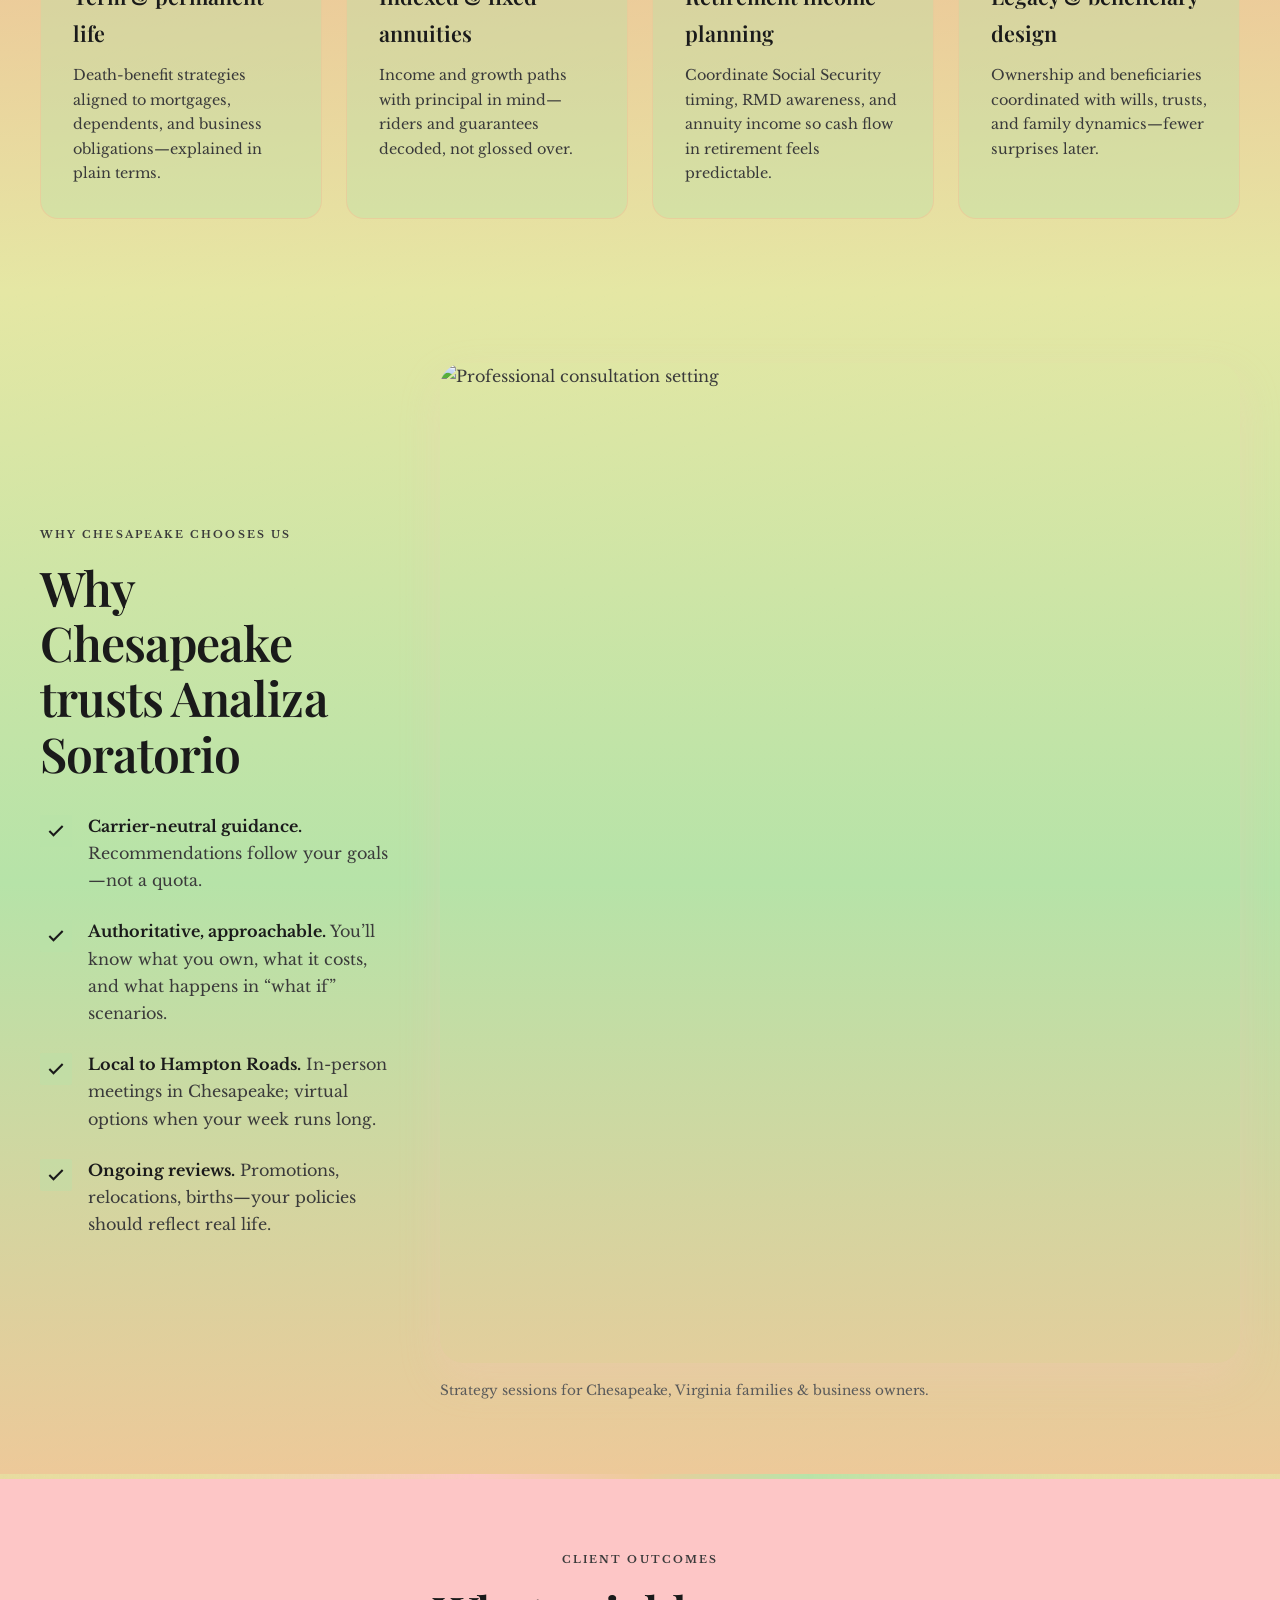
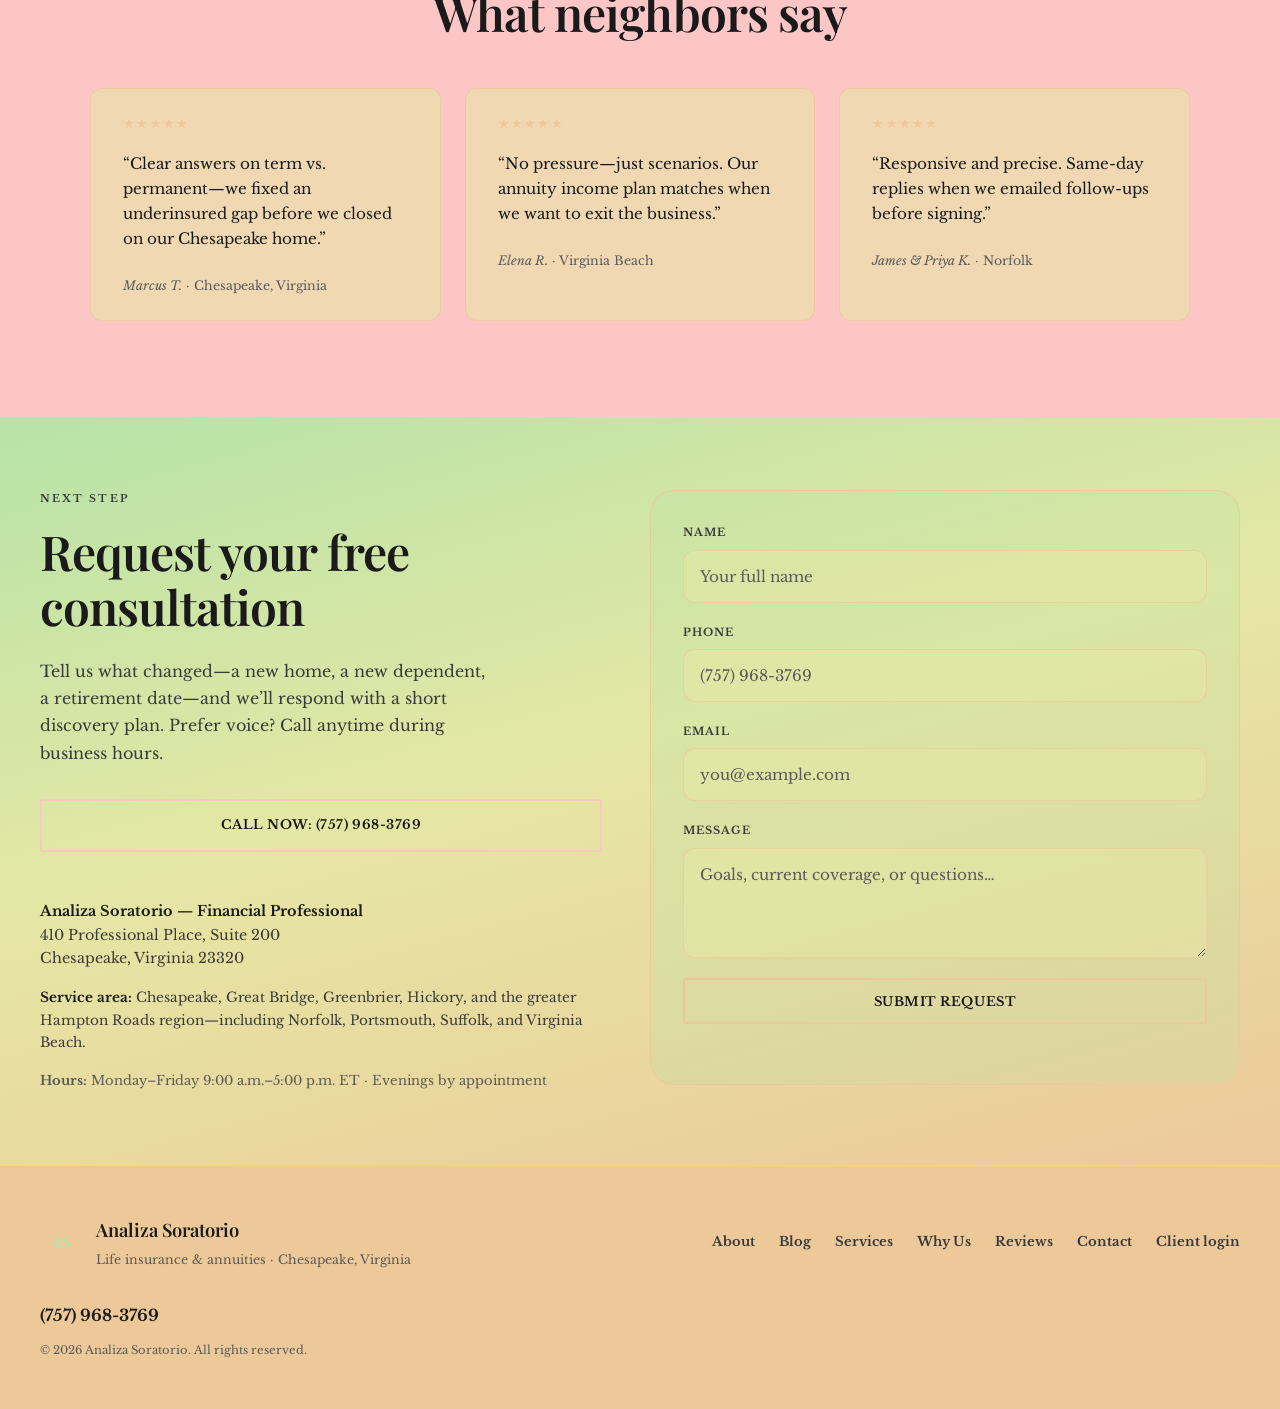
==== commit c59a888f: "Add blog, about, login, dashboard with client-side CMS demo. Introduce static pages under public wit" ====
--- a/index.html
+++ b/index.html
@@ -15,7 +15,7 @@
 
   <header class="site-header" id="site-header" role="banner">
     <div class="header-inner">
-      <a href="#" class="logo" aria-label="Analiza Soratorio — home">
+      <a href="index.html" class="logo" aria-label="Analiza Soratorio — home">
         <span class="logo-mark" aria-hidden="true">AS</span>
         <span class="logo-text">
           <span class="logo-name">Analiza Soratorio</span>
@@ -23,10 +23,13 @@
         </span>
       </a>
       <nav class="nav" aria-label="Primary">
+        <a href="about.html">About</a>
+        <a href="blog.html">Blog</a>
         <a href="#services">Services</a>
         <a href="#why">Why Us</a>
         <a href="#testimonials">Reviews</a>
-        <a href="#contact" class="nav-cta">Contact</a>
+        <a href="#contact">Contact</a>
+        <a href="login.html" class="nav-cta">Client login</a>
       </nav>
       <a href="tel:+17579683769" class="header-phone" aria-label="Call now: 757-968-3769">
         <span class="header-phone-icon" aria-hidden="true">
@@ -39,10 +42,13 @@
       </button>
     </div>
     <div class="mobile-nav" id="mobile-nav" hidden>
+      <a href="about.html">About</a>
+      <a href="blog.html">Blog</a>
       <a href="#services">Services</a>
       <a href="#why">Why Us</a>
       <a href="#testimonials">Reviews</a>
       <a href="#contact">Contact</a>
+      <a href="login.html">Client login</a>
       <a href="tel:+17579683769" class="mobile-nav-call">Call (757) 968-3769</a>
     </div>
   </header>
@@ -249,10 +255,13 @@
         </div>
       </div>
       <nav class="footer-nav" aria-label="Footer">
+        <a href="about.html">About</a>
+        <a href="blog.html">Blog</a>
         <a href="#services">Services</a>
         <a href="#why">Why Us</a>
         <a href="#testimonials">Reviews</a>
         <a href="#contact">Contact</a>
+        <a href="login.html">Client login</a>
       </nav>
       <div class="footer-contact">
         <a href="tel:+17579683769" aria-label="Call (757) 968-3769">(757) 968-3769</a>
@@ -261,6 +270,7 @@
     </div>
   </footer>
 
+  <script src="analytics.js"></script>
   <script src="main.js" defer></script>
 </body>
 </html>
--- a/styles.css
+++ b/styles.css
@@ -1,7 +1,7 @@
-/* Analiza Soratorio — UI fills/borders/shadows: palette only (#eba0a0 · #edc999 · #e5e7a4 · #b6e3a8). Text uses neutrals below. */
+/* Analiza Soratorio — UI fills/borders/shadows: palette only (#fdc6c6 · #edc999 · #e5e7a4 · #b6e3a8). Text uses neutrals below. */
 
 :root {
-  --palette-petal: #eba0a0;
+  --palette-petal: #fdc6c6;
   --palette-honey: #edc999;
   --palette-sage: #e5e7a4;
   --palette-mint: #b6e3a8;
@@ -14,7 +14,7 @@
   /* UI tokens — rgba channels restricted to the four palette hues */
   --color-border: rgba(237, 201, 153, 0.65);
   --color-accent-dim: rgba(237, 201, 153, 0.45);
-  --shadow-soft: 0 16px 40px rgba(235, 160, 160, 0.22);
+  --shadow-soft: 0 16px 40px rgba(253, 198, 198, 0.22);
   --shadow-lift: 0 20px 48px rgba(182, 227, 168, 0.3);
 
   --font-display: "Playfair Display", Georgia, "Times New Roman", serif;
@@ -71,7 +71,7 @@
   color: var(--color-body);
   background-color: var(--palette-sage);
   background-image:
-    radial-gradient(ellipse 90% 60% at 10% 0%, rgba(235, 160, 160, 0.35), transparent 50%),
+    radial-gradient(ellipse 90% 60% at 10% 0%, rgba(253, 198, 198, 0.35), transparent 50%),
     radial-gradient(ellipse 70% 50% at 100% 20%, rgba(182, 227, 168, 0.4), transparent 55%),
     linear-gradient(180deg, var(--palette-mint) 0%, var(--palette-sage) 45%, var(--palette-honey) 100%);
   min-height: 100vh;
@@ -88,8 +88,8 @@
     -12deg,
     transparent,
     transparent 14px,
-    rgba(235, 160, 160, 0.08) 14px,
-    rgba(235, 160, 160, 0.08) 15px
+    rgba(253, 198, 198, 0.08) 14px,
+    rgba(253, 198, 198, 0.08) 15px
   );
 }
 
@@ -629,7 +629,7 @@
   left: 0;
   right: 0;
   height: 3px;
-  background: linear-gradient(90deg, transparent, rgba(235, 160, 160, 0.45), rgba(237, 201, 153, 0.5), transparent);
+  background: linear-gradient(90deg, transparent, rgba(253, 198, 198, 0.45), rgba(237, 201, 153, 0.5), transparent);
   transform: skewX(-10deg);
   opacity: 0.7;
 }
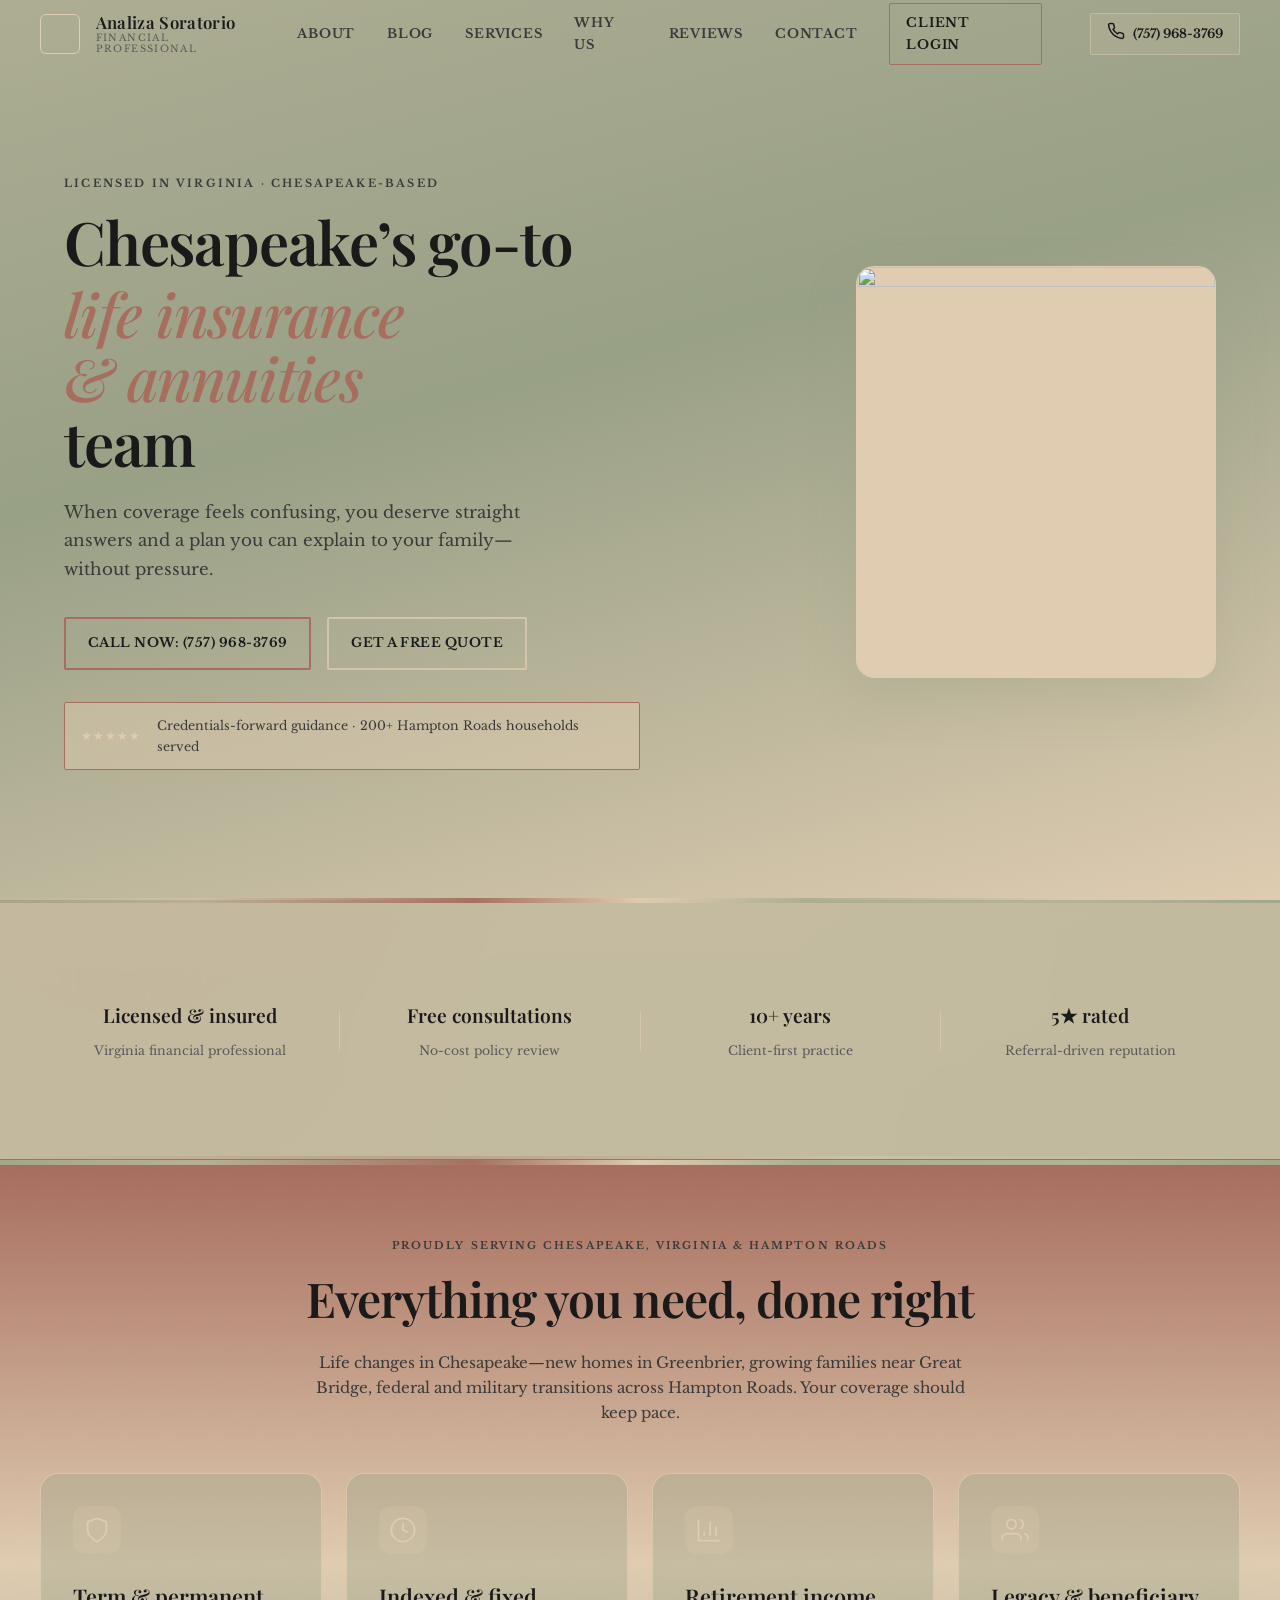
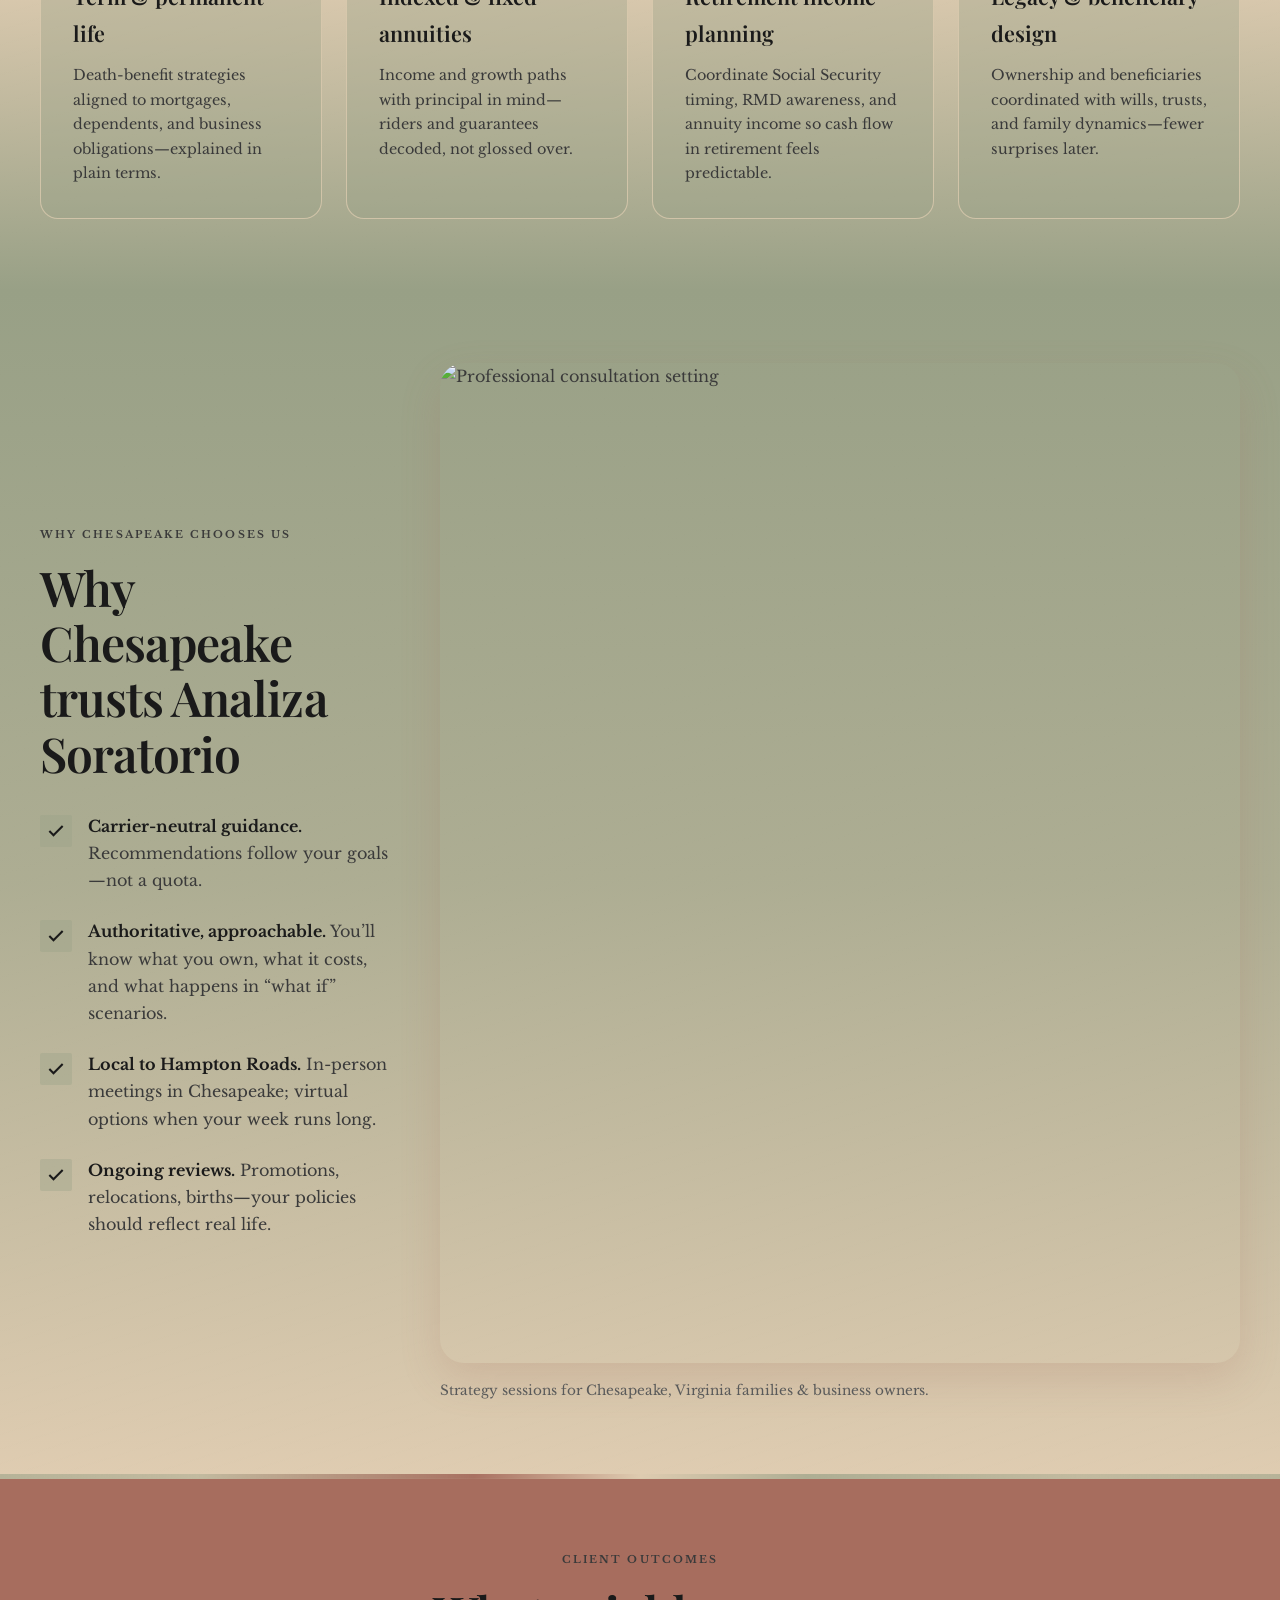
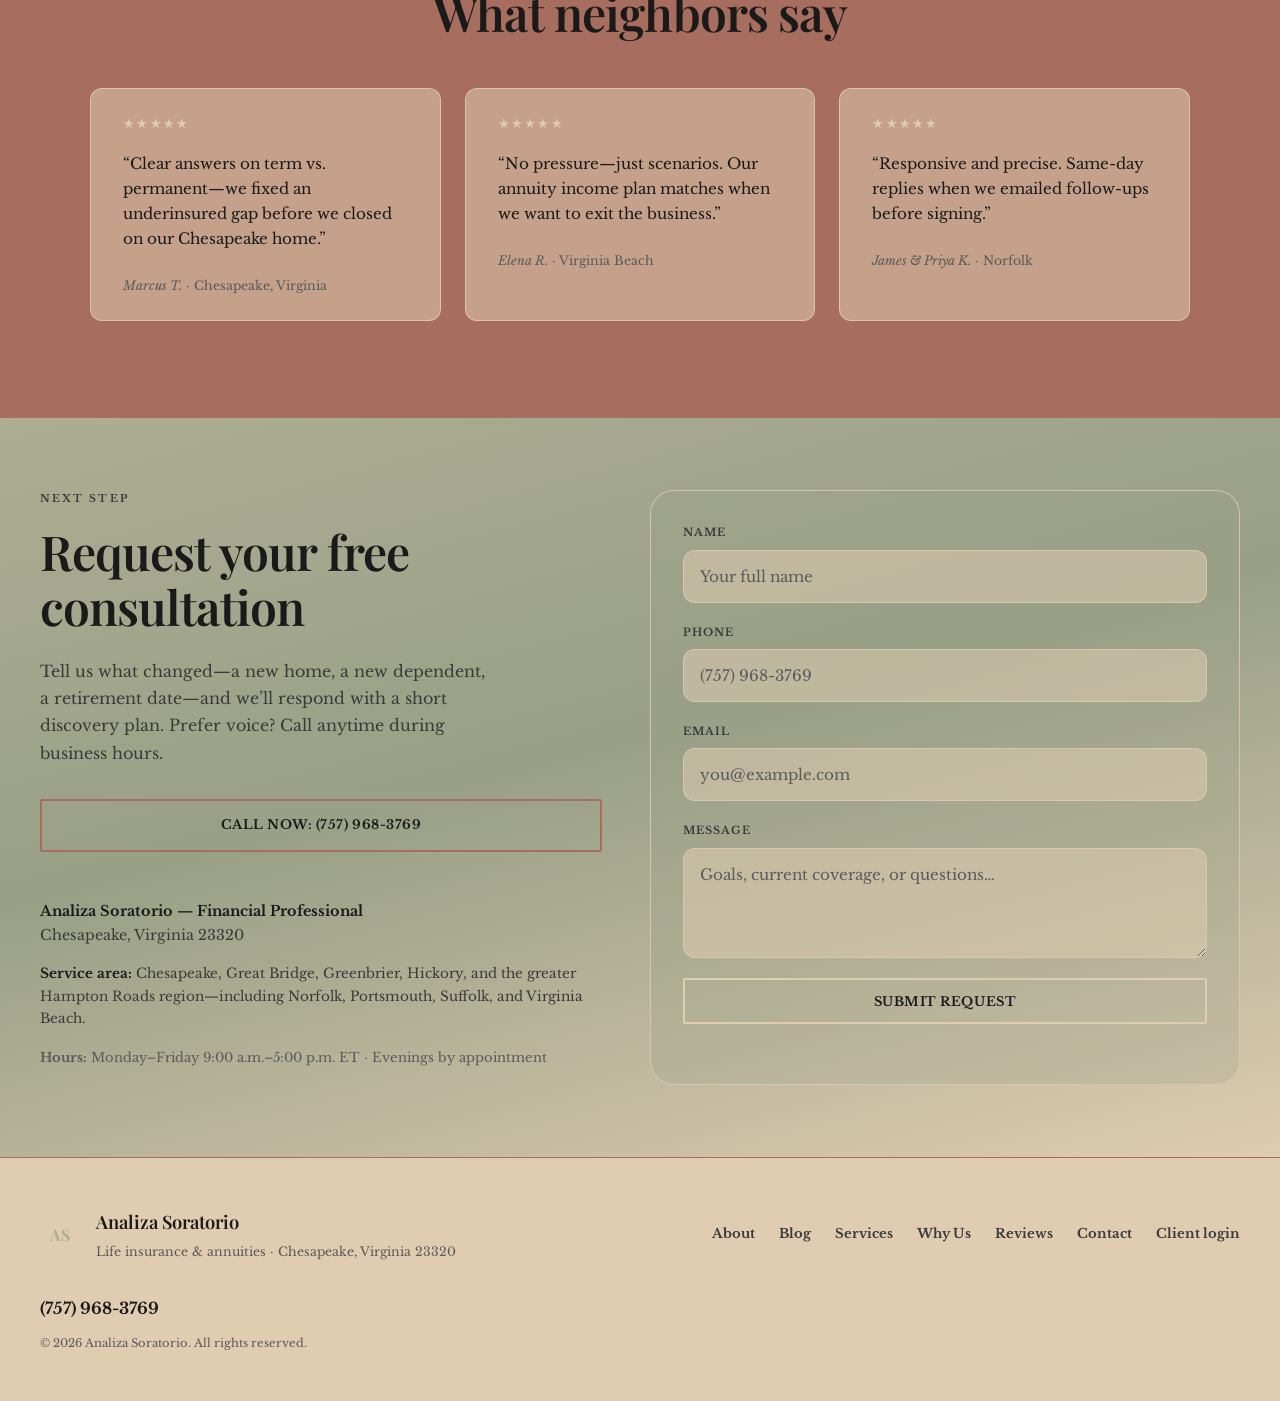
==== commit 54c0ad21: "Whole life About SEO, address cleanup, Formspree-ready leads - About: hero/FAQ/copy for whole life; " ====
--- a/index.html
+++ b/index.html
@@ -78,7 +78,7 @@
           </div>
           <div class="hero-media">
             <div class="hero-photo-card">
-              <img src="public/IMG_9765.jpeg" alt="" width="700" height="800" class="hero-photo" fetchpriority="high" decoding="async" />
+              <img src="IMG_9765.jpeg" alt="" width="700" height="800" class="hero-photo" fetchpriority="high" decoding="async" />
             </div>
           </div>
         </div>
@@ -219,13 +219,14 @@
           <a href="tel:+17579683769" class="btn btn-primary btn-block" aria-label="Call now: 757-968-3769">Call Now: (757) 968-3769</a>
           <address class="contact-address">
             <strong>Analiza Soratorio — Financial Professional</strong><br />
-            410 Professional Place, Suite 200<br />
             Chesapeake, Virginia 23320
           </address>
           <p class="contact-area"><strong>Service area:</strong> Chesapeake, Great Bridge, Greenbrier, Hickory, and the greater Hampton Roads region—including Norfolk, Portsmouth, Suffolk, and Virginia Beach.</p>
           <p class="contact-hours"><strong>Hours:</strong> Monday–Friday 9:00 a.m.–5:00 p.m. ET · Evenings by appointment</p>
         </div>
-        <form class="quote-form" id="quote-form" action="#" method="post" aria-label="Request a free insurance consultation">
+        <form class="quote-form" id="quote-form" method="post" aria-label="Request a free insurance consultation">
+          <input type="hidden" name="_subject" value="Website quote request — Home page" />
+          <input type="text" name="_gotcha" tabindex="-1" autocomplete="off" class="form-honeypot" aria-hidden="true" />
           <label for="q-name">Name</label>
           <input type="text" id="q-name" name="name" autocomplete="name" required placeholder="Your full name" />
 
@@ -251,7 +252,7 @@
         <span class="logo-mark logo-mark--footer" aria-hidden="true">AS</span>
         <div>
           <strong>Analiza Soratorio</strong>
-          <p class="footer-tag">Life insurance &amp; annuities · Chesapeake, Virginia</p>
+          <p class="footer-tag">Life insurance &amp; annuities · Chesapeake, Virginia 23320</p>
         </div>
       </div>
       <nav class="footer-nav" aria-label="Footer">
@@ -270,6 +271,7 @@
     </div>
   </footer>
 
+  <script src="lead-config.js"></script>
   <script src="analytics.js"></script>
   <script src="main.js" defer></script>
 </body>
--- a/styles.css
+++ b/styles.css
@@ -1,21 +1,21 @@
-/* Analiza Soratorio — UI fills/borders/shadows: palette only (#fdc6c6 · #edc999 · #e5e7a4 · #b6e3a8). Text uses neutrals below. */
+/* Analiza Soratorio — UI fills/borders/shadows: palette (#98a086 · #a76d5e · #dfccb1). Text uses neutrals below. */
 
 :root {
-  --palette-petal: #fdc6c6;
-  --palette-honey: #edc999;
-  --palette-sage: #e5e7a4;
-  --palette-mint: #b6e3a8;
+  --palette-petal: #a76d5e;
+  --palette-honey: #dfccb1;
+  --palette-sage: #98a086;
+  --palette-mint: color-mix(in srgb, var(--palette-sage) 70%, var(--palette-honey) 30%);
 
   /* Typography only (not counted toward the four UI colors) */
   --color-ink: #1a1a1a;
   --color-body: #3a3a3a;
   --color-muted: #5a5a5a;
 
-  /* UI tokens — rgba channels restricted to the four palette hues */
-  --color-border: rgba(237, 201, 153, 0.65);
-  --color-accent-dim: rgba(237, 201, 153, 0.45);
-  --shadow-soft: 0 16px 40px rgba(253, 198, 198, 0.22);
-  --shadow-lift: 0 20px 48px rgba(182, 227, 168, 0.3);
+  /* UI tokens — rgba derived from the palette */
+  --color-border: rgba(223, 204, 177, 0.65);
+  --color-accent-dim: rgba(223, 204, 177, 0.45);
+  --shadow-soft: 0 16px 40px rgba(167, 109, 94, 0.2);
+  --shadow-lift: 0 20px 48px rgba(152, 160, 134, 0.3);
 
   --font-display: "Playfair Display", Georgia, "Times New Roman", serif;
   --font-body: "Libre Baskerville", Georgia, serif;
@@ -71,8 +71,8 @@
   color: var(--color-body);
   background-color: var(--palette-sage);
   background-image:
-    radial-gradient(ellipse 90% 60% at 10% 0%, rgba(253, 198, 198, 0.35), transparent 50%),
-    radial-gradient(ellipse 70% 50% at 100% 20%, rgba(182, 227, 168, 0.4), transparent 55%),
+    radial-gradient(ellipse 90% 60% at 10% 0%, rgba(167, 109, 94, 0.35), transparent 50%),
+    radial-gradient(ellipse 70% 50% at 100% 20%, rgba(152, 160, 134, 0.4), transparent 55%),
     linear-gradient(180deg, var(--palette-mint) 0%, var(--palette-sage) 45%, var(--palette-honey) 100%);
   min-height: 100vh;
 }
@@ -88,8 +88,8 @@
     -12deg,
     transparent,
     transparent 14px,
-    rgba(253, 198, 198, 0.08) 14px,
-    rgba(253, 198, 198, 0.08) 15px
+    rgba(167, 109, 94, 0.08) 14px,
+    rgba(167, 109, 94, 0.08) 15px
   );
 }
 
@@ -117,11 +117,11 @@
   background: linear-gradient(
     90deg,
     transparent 0%,
-    rgba(229, 231, 164, 0.35) 18%,
+    rgba(223, 204, 177, 0.35) 18%,
     var(--palette-petal) 38%,
     var(--palette-honey) 50%,
     var(--palette-mint) 62%,
-    rgba(229, 231, 164, 0.35) 82%,
+    rgba(223, 204, 177, 0.35) 82%,
     transparent 100%
   );
   transform: skewX(-12deg) scaleX(1.08);
@@ -150,8 +150,8 @@
     -18deg,
     transparent,
     transparent 12px,
-    rgba(182, 227, 168, 0.14) 12px,
-    rgba(182, 227, 168, 0.14) 14px
+    rgba(152, 160, 134, 0.14) 12px,
+    rgba(152, 160, 134, 0.14) 14px
   );
 }
 
@@ -175,10 +175,10 @@
 }
 
 .site-header.is-scrolled {
-  background: rgba(229, 231, 164, 0.88);
+  background: rgba(223, 204, 177, 0.88);
   backdrop-filter: blur(14px);
   -webkit-backdrop-filter: blur(14px);
-  box-shadow: 0 10px 36px rgba(182, 227, 168, 0.35);
+  box-shadow: 0 10px 36px rgba(152, 160, 134, 0.35);
 }
 
 .header-inner {
@@ -267,7 +267,7 @@
   gap: var(--space-2xs);
   margin-left: var(--space-md);
   padding: var(--space-2xs) var(--space-sm);
-  background: rgba(237, 201, 153, 0.14);
+  background: rgba(223, 204, 177, 0.14);
   border: 1px solid var(--color-accent-dim);
   border-radius: 2px;
   color: var(--color-ink);
@@ -281,7 +281,7 @@
 }
 
 .header-phone:hover {
-  background: rgba(237, 201, 153, 0.26);
+  background: rgba(223, 204, 177, 0.26);
   border-color: var(--palette-petal);
 }
 
@@ -529,27 +529,27 @@
   background: transparent;
   color: var(--color-ink);
   border-color: var(--palette-petal);
-  box-shadow: 0 0 0 0 rgba(237, 201, 153, 0);
+  box-shadow: 0 0 0 0 rgba(223, 204, 177, 0);
 }
 
 .btn-primary:hover {
   background: linear-gradient(135deg, var(--palette-mint), var(--palette-honey));
   color: var(--color-ink);
   border-color: var(--palette-sage);
-  box-shadow: 0 10px 32px rgba(182, 227, 168, 0.35);
+  box-shadow: 0 10px 32px rgba(152, 160, 134, 0.35);
   transform: translateY(-2px);
 }
 
 .btn-secondary {
   background: transparent;
   color: var(--color-ink);
-  border-color: rgba(229, 231, 164, 0.75);
+  border-color: rgba(223, 204, 177, 0.75);
 }
 
 .btn-secondary:hover {
   border-color: var(--palette-petal);
   color: var(--color-ink);
-  background: rgba(229, 231, 164, 0.35);
+  background: rgba(223, 204, 177, 0.35);
 }
 
 .btn-block {
@@ -575,7 +575,7 @@
   align-items: center;
   gap: var(--space-sm);
   padding: var(--space-xs) var(--space-sm);
-  background: rgba(229, 231, 164, 0.45);
+  background: rgba(223, 204, 177, 0.45);
   border: 1px solid var(--palette-petal);
   border-radius: 2px;
   font-size: 0.78rem;
@@ -618,7 +618,7 @@
   position: relative;
   z-index: 2;
   border-bottom: 1px solid var(--palette-petal);
-  background: rgba(237, 201, 153, 0.55);
+  background: rgba(223, 204, 177, 0.55);
   backdrop-filter: blur(8px);
 }
 
@@ -629,7 +629,7 @@
   left: 0;
   right: 0;
   height: 3px;
-  background: linear-gradient(90deg, transparent, rgba(253, 198, 198, 0.45), rgba(237, 201, 153, 0.5), transparent);
+  background: linear-gradient(90deg, transparent, rgba(167, 109, 94, 0.45), rgba(223, 204, 177, 0.5), transparent);
   transform: skewX(-10deg);
   opacity: 0.7;
 }
@@ -736,8 +736,8 @@
 .service-card {
   position: relative;
   z-index: 1;
-  background: rgba(182, 227, 168, 0.35);
-  border: 1px solid rgba(237, 201, 153, 0.75);
+  background: rgba(152, 160, 134, 0.35);
+  border: 1px solid rgba(223, 204, 177, 0.75);
   border-radius: var(--radius-lg);
   padding: var(--space-lg);
   transition:
@@ -754,7 +754,7 @@
 
 .service-card:hover .service-icon {
   color: var(--palette-petal);
-  background: rgba(182, 227, 168, 0.18);
+  background: rgba(152, 160, 134, 0.18);
 }
 
 .service-icon {
@@ -763,7 +763,7 @@
   display: grid;
   place-items: center;
   border-radius: var(--radius-md);
-  background: rgba(229, 231, 164, 0.2);
+  background: rgba(223, 204, 177, 0.2);
   color: var(--palette-honey);
   margin-bottom: var(--space-md);
   transition:
@@ -826,7 +826,7 @@
   width: 2rem;
   height: 2rem;
   border-radius: 2px;
-  background: rgba(182, 227, 168, 0.35);
+  background: rgba(152, 160, 134, 0.35);
   color: var(--color-ink);
   display: grid;
   place-items: center;
@@ -872,8 +872,8 @@
 .testimonial-card {
   margin: 0;
   padding: var(--space-md) var(--space-lg);
-  background: rgba(229, 231, 164, 0.55);
-  border: 1px solid rgba(237, 201, 153, 0.85);
+  background: rgba(223, 204, 177, 0.55);
+  border: 1px solid rgba(223, 204, 177, 0.85);
   border-radius: var(--radius-md);
   color: var(--color-body);
   transition:
@@ -883,7 +883,7 @@
 
 .testimonial-card:hover {
   border-color: var(--palette-mint);
-  background: rgba(182, 227, 168, 0.45);
+  background: rgba(152, 160, 134, 0.45);
 }
 
 .testimonial-quote {
@@ -955,8 +955,9 @@
 }
 
 .quote-form {
-  background: rgba(182, 227, 168, 0.25);
-  border: 1px solid rgba(237, 201, 153, 0.8);
+  position: relative;
+  background: rgba(152, 160, 134, 0.25);
+  border: 1px solid rgba(223, 204, 177, 0.8);
   border-radius: var(--radius-xl);
   padding: var(--space-lg);
   display: flex;
@@ -983,8 +984,8 @@
   font-size: 0.95rem;
   padding: var(--space-sm);
   border-radius: var(--radius-md);
-  border: 1px solid rgba(237, 201, 153, 0.75);
-  background: rgba(229, 231, 164, 0.55);
+  border: 1px solid rgba(223, 204, 177, 0.75);
+  background: rgba(223, 204, 177, 0.55);
   color: var(--color-ink);
   width: 100%;
 }
@@ -1005,6 +1006,14 @@
   color: var(--color-body);
   min-height: 1.25rem;
   margin: 0;
+}
+
+.form-honeypot {
+  position: absolute !important;
+  left: -10000px !important;
+  width: 1px !important;
+  height: 1px !important;
+  overflow: hidden !important;
 }
 
 /* ——— Footer ——— */
@@ -1030,7 +1039,7 @@
 }
 
 .logo-mark--footer {
-  border-color: rgba(237, 201, 153, 0.55);
+  border-color: rgba(223, 204, 177, 0.55);
 }
 
 .footer-brand strong {
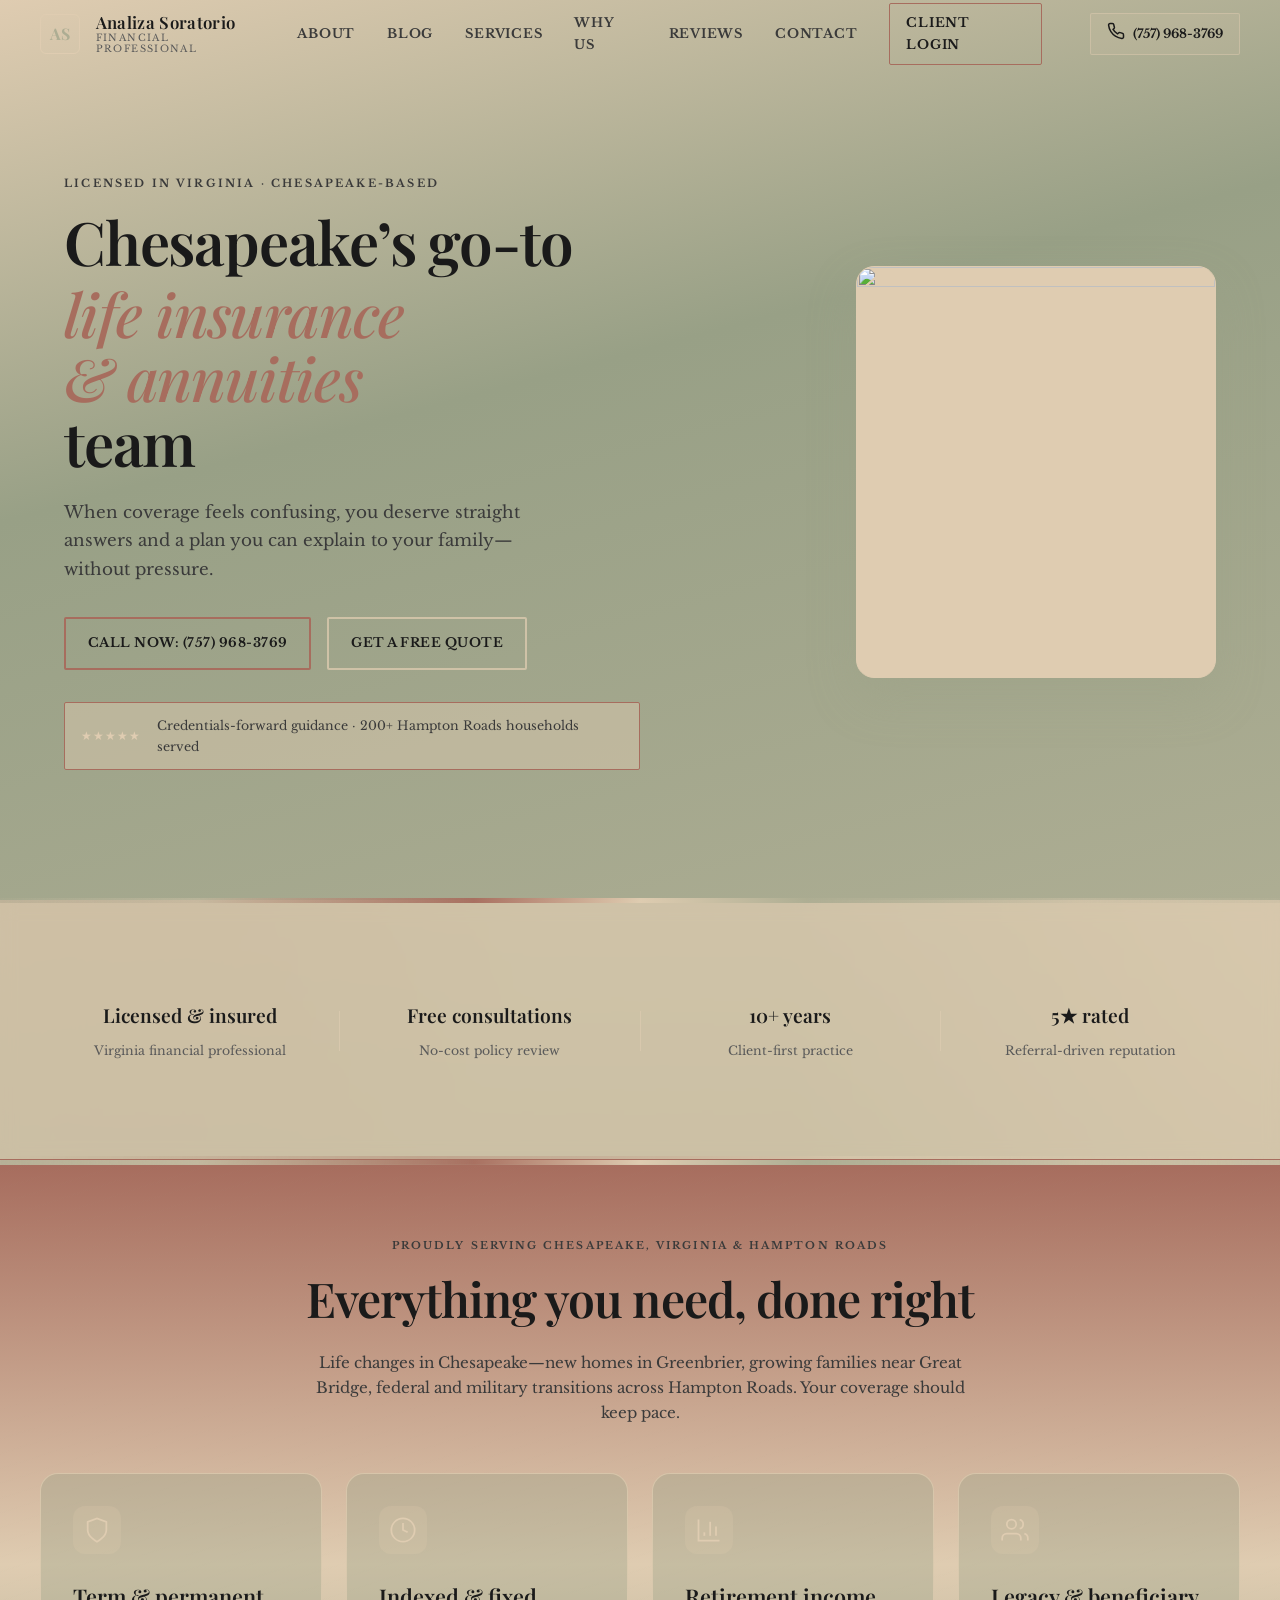
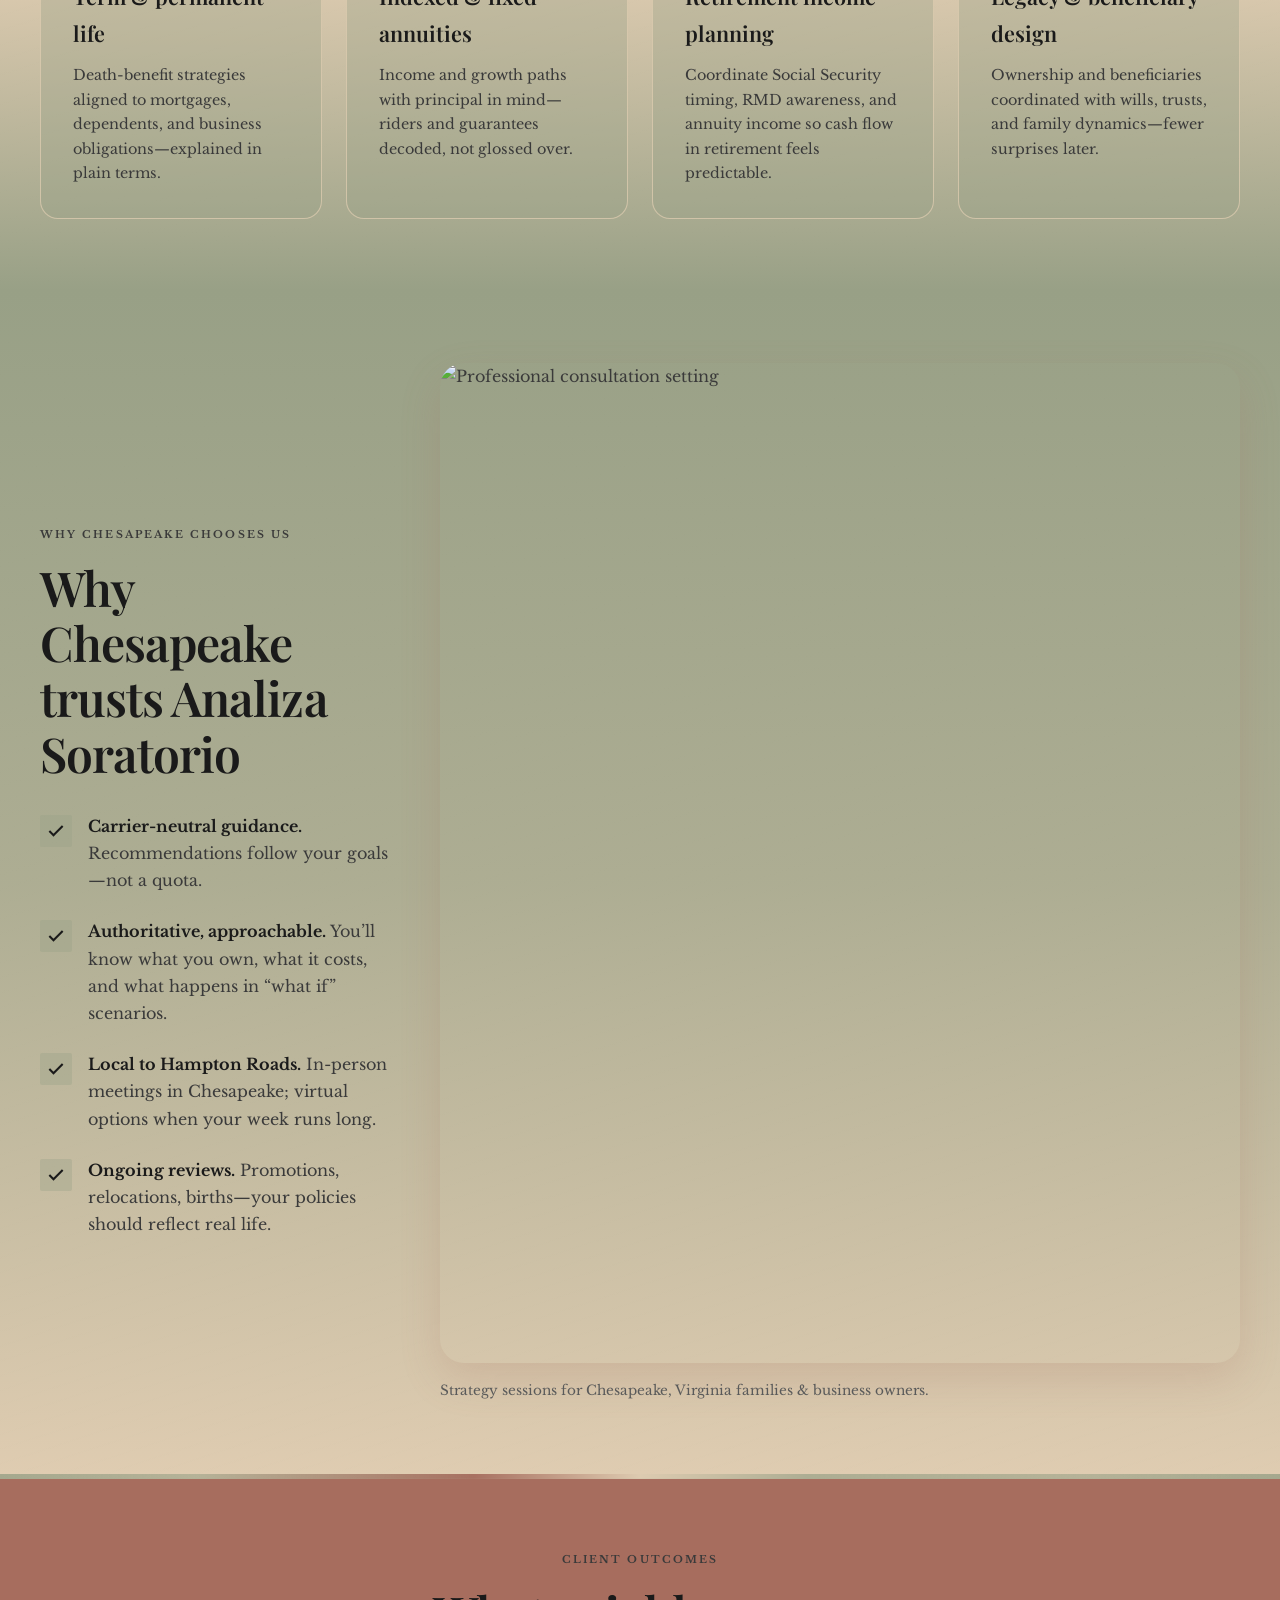
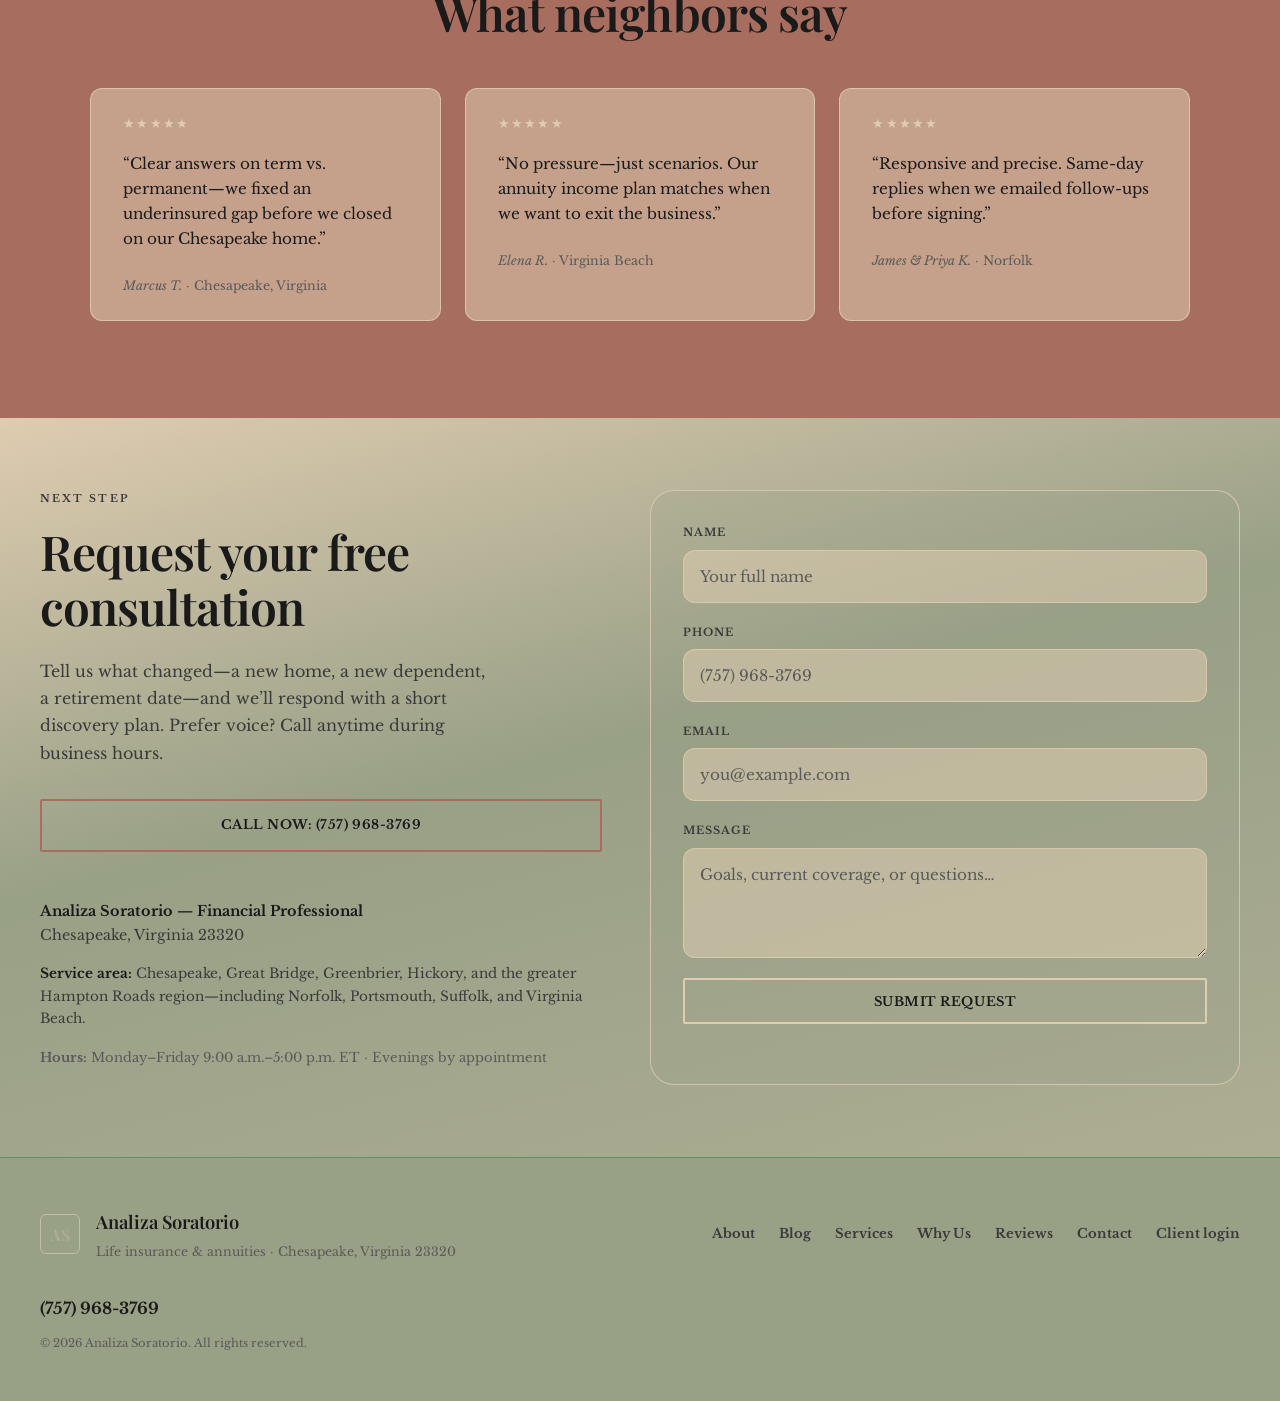
==== commit 600c945c: "Whole-life URL, FormSubmit leads, homepage palette, redirects - Rename primary about content to whol" ====
--- a/index.html
+++ b/index.html
@@ -10,7 +10,7 @@
   <link href="https://fonts.googleapis.com/css2?family=Libre+Baskerville:ital,wght@0,400;0,700;1,400&family=Playfair+Display:ital,wght@0,500;0,600;0,700;1,500&display=swap" rel="stylesheet" />
   <link rel="stylesheet" href="styles.css" />
 </head>
-<body>
+<body class="page-home">
   <a class="skip-link" href="#main">Skip to main content</a>
 
   <header class="site-header" id="site-header" role="banner">
@@ -23,7 +23,7 @@
         </span>
       </a>
       <nav class="nav" aria-label="Primary">
-        <a href="about.html">About</a>
+        <a href="whole-life-insurance.html">About</a>
         <a href="blog.html">Blog</a>
         <a href="#services">Services</a>
         <a href="#why">Why Us</a>
@@ -42,7 +42,7 @@
       </button>
     </div>
     <div class="mobile-nav" id="mobile-nav" hidden>
-      <a href="about.html">About</a>
+      <a href="whole-life-insurance.html">About</a>
       <a href="blog.html">Blog</a>
       <a href="#services">Services</a>
       <a href="#why">Why Us</a>
@@ -256,7 +256,7 @@
         </div>
       </div>
       <nav class="footer-nav" aria-label="Footer">
-        <a href="about.html">About</a>
+        <a href="whole-life-insurance.html">About</a>
         <a href="blog.html">Blog</a>
         <a href="#services">Services</a>
         <a href="#why">Why Us</a>
--- a/styles.css
+++ b/styles.css
@@ -91,6 +91,36 @@
     rgba(167, 109, 94, 0.08) 14px,
     rgba(167, 109, 94, 0.08) 15px
   );
+}
+
+/* Homepage only: beige wash at top, sage emphasis toward footer (inverse of default page backdrop) */
+.page-home {
+  background-color: var(--palette-honey);
+  background-image:
+    radial-gradient(ellipse 90% 60% at 10% 0%, rgba(167, 109, 94, 0.3), transparent 50%),
+    radial-gradient(ellipse 70% 50% at 100% 20%, rgba(223, 204, 177, 0.5), transparent 55%),
+    linear-gradient(180deg, var(--palette-honey) 0%, var(--palette-sage) 42%, var(--palette-mint) 100%);
+}
+
+.page-home .hero {
+  background: linear-gradient(
+    165deg,
+    var(--palette-honey) 0%,
+    var(--palette-sage) 42%,
+    var(--palette-mint) 100%
+  );
+}
+
+.page-home .contact {
+  background: linear-gradient(165deg, var(--palette-honey) 0%, var(--palette-sage) 45%, var(--palette-mint) 100%);
+}
+
+.page-home .site-footer {
+  background: var(--palette-sage);
+}
+
+.page-home .logo-mark--footer {
+  border-color: rgba(223, 204, 177, 0.65);
 }
 
 .skip-link {
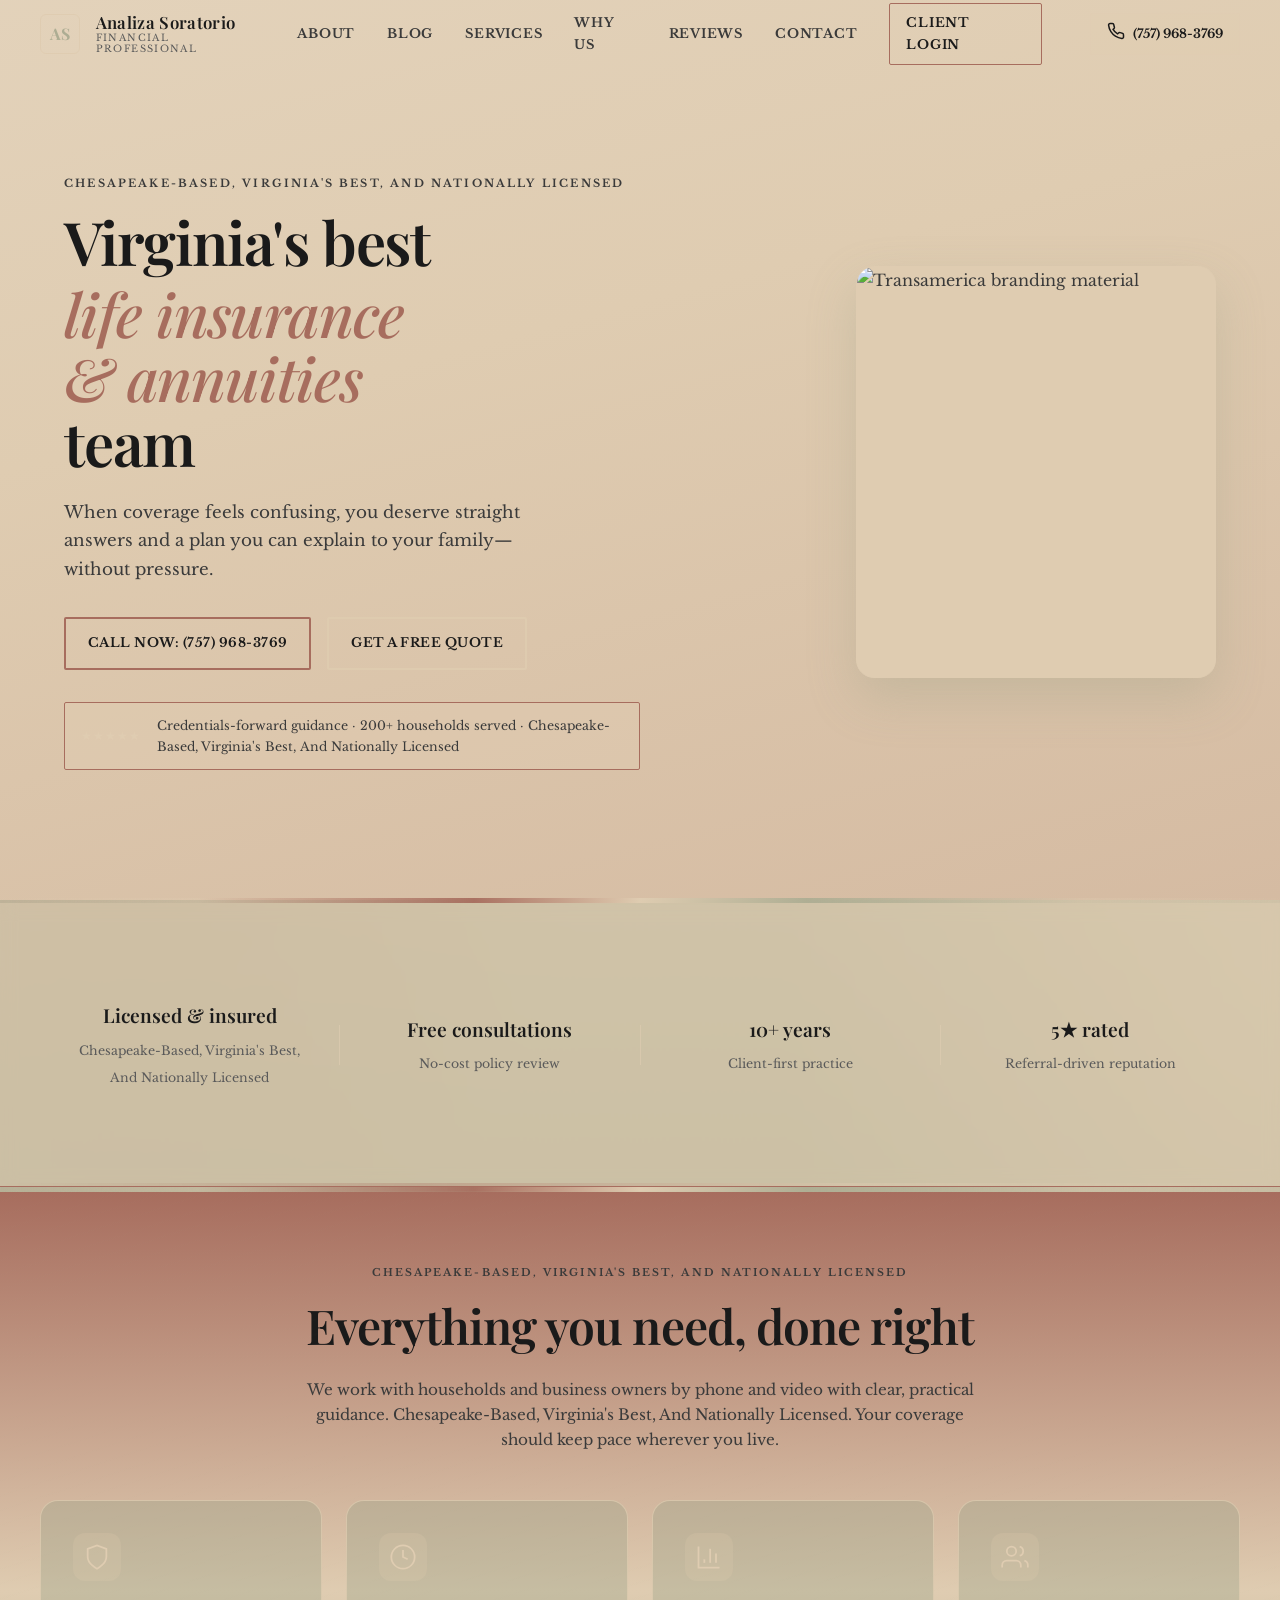
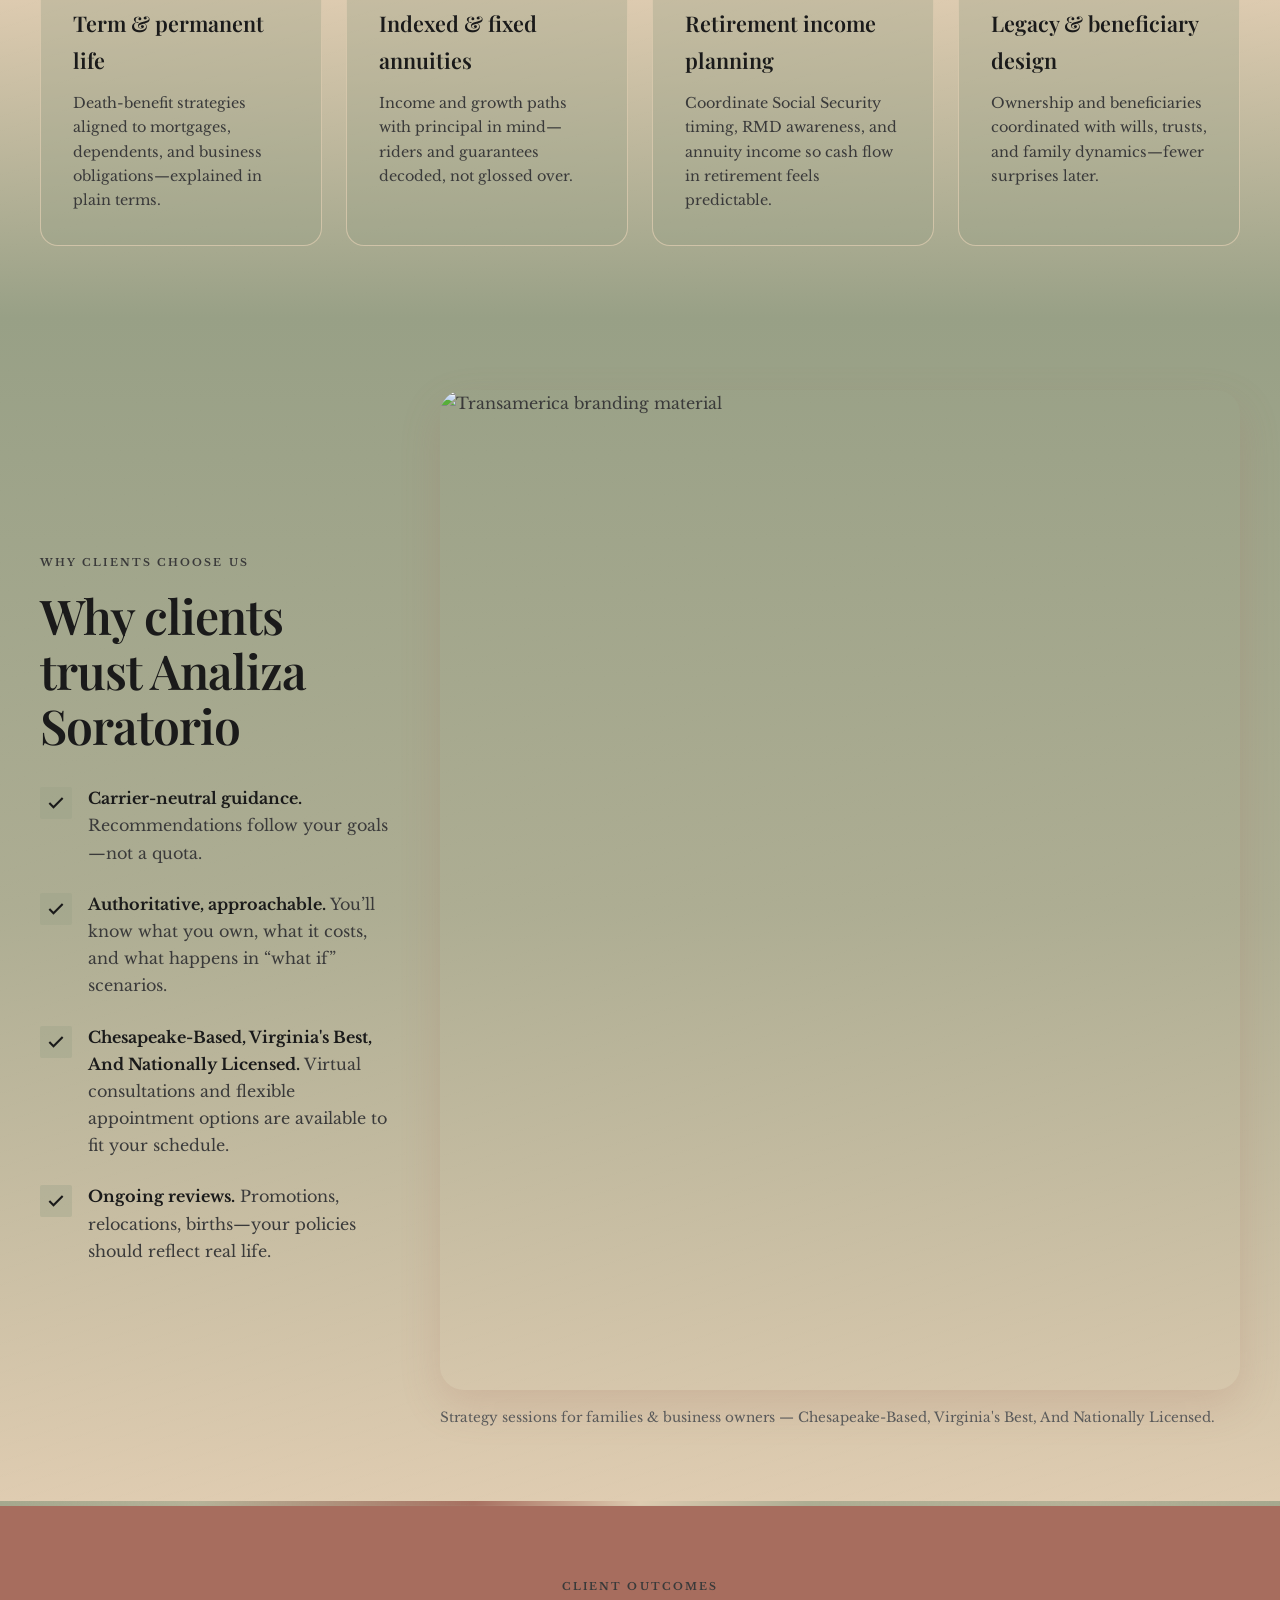
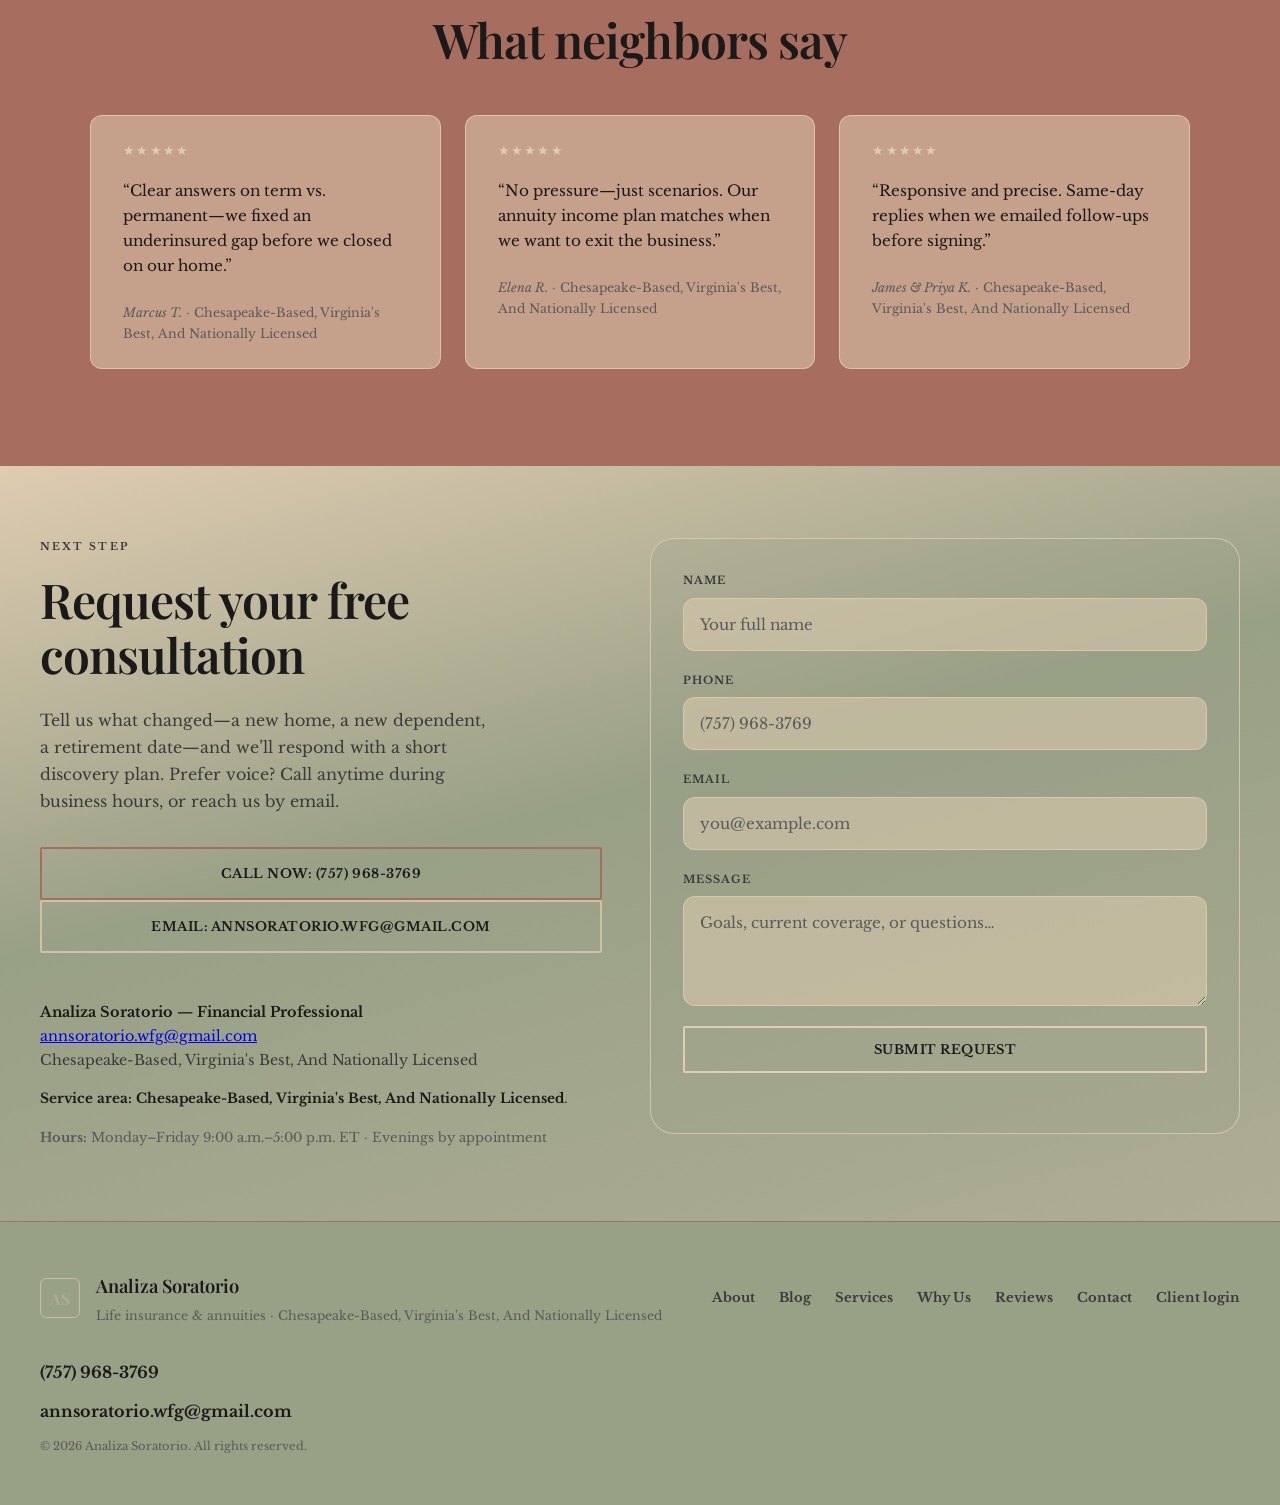
==== commit bb634c7a: "Update location messaging and branding imagery across site. Standardize location/service-area langua" ====
--- a/index.html
+++ b/index.html
@@ -3,8 +3,8 @@
 <head>
   <meta charset="UTF-8" />
   <meta name="viewport" content="width=device-width, initial-scale=1.0" />
-  <title>Analiza Soratorio | Life Insurance &amp; Annuities in Chesapeake, Virginia</title>
-  <meta name="description" content="Life insurance and annuities in Chesapeake, VA—clear, carrier-neutral guidance for families and business owners. Call (757) 968-3769 for a free consultation." />
+  <title>Analiza Soratorio | Chesapeake-Based, Virginia's Best, And Nationally Licensed</title>
+  <meta name="description" content="Life insurance and annuities from Analiza Soratorio — Chesapeake-Based, Virginia's Best, And Nationally Licensed. Clear, carrier-neutral guidance for families and business owners. Call (757) 968-3769 or email annsoratorio.wfg@gmail.com." />
   <link rel="preconnect" href="https://fonts.googleapis.com" />
   <link rel="preconnect" href="https://fonts.gstatic.com" crossorigin />
   <link href="https://fonts.googleapis.com/css2?family=Libre+Baskerville:ital,wght@0,400;0,700;1,400&family=Playfair+Display:ital,wght@0,500;0,600;0,700;1,500&display=swap" rel="stylesheet" />
@@ -58,9 +58,9 @@
       <div class="hero-shell">
         <div class="hero-layout">
           <div class="hero-copy">
-            <p class="hero-eyebrow hero-reveal" style="--d:0.05s">Licensed in Virginia · Chesapeake-based</p>
+            <p class="hero-eyebrow hero-reveal" style="--d:0.05s">Chesapeake-Based, Virginia's Best, And Nationally Licensed</p>
             <h1 id="hero-heading" class="hero-title hero-reveal" style="--d:0.12s">
-              Chesapeake’s go-to <span class="hero-title-accent">life insurance &amp; annuities</span> team
+              Virginia's best <span class="hero-title-accent">life insurance &amp; annuities</span> team
             </h1>
             <p class="hero-lede hero-reveal" style="--d:0.22s">
               When coverage feels confusing, you deserve straight answers and a plan you can explain to your family—without pressure.
@@ -73,12 +73,12 @@
             </div>
             <div class="hero-badge hero-reveal" style="--d:0.42s" role="status">
               <span class="hero-badge-stars" aria-hidden="true">★★★★★</span>
-              <span>Credentials-forward guidance · 200+ Hampton Roads households served</span>
+              <span>Credentials-forward guidance · 200+ households served · Chesapeake-Based, Virginia's Best, And Nationally Licensed</span>
             </div>
           </div>
           <div class="hero-media">
             <div class="hero-photo-card">
-              <img src="IMG_9765.jpeg" alt="" width="700" height="800" class="hero-photo" fetchpriority="high" decoding="async" />
+              <img src="https://logo.clearbit.com/transamerica.com?size=1200" alt="Transamerica branding material" width="700" height="800" class="hero-photo" fetchpriority="high" decoding="async" />
             </div>
           </div>
         </div>
@@ -91,7 +91,7 @@
       <div class="proof-inner">
         <div class="proof-item">
           <strong>Licensed &amp; insured</strong>
-          <span>Virginia financial professional</span>
+          <span>Chesapeake-Based, Virginia's Best, And Nationally Licensed</span>
         </div>
         <div class="proof-divider" aria-hidden="true"></div>
         <div class="proof-item">
@@ -115,9 +115,9 @@
 
     <section class="services has-angle-bg" id="services" aria-labelledby="services-heading">
       <div class="section-head">
-        <p class="section-eyebrow">Proudly serving Chesapeake, Virginia &amp; Hampton Roads</p>
+        <p class="section-eyebrow">Chesapeake-Based, Virginia's Best, And Nationally Licensed</p>
         <h2 id="services-heading" class="section-title">Everything you need, done right</h2>
-        <p class="section-sub">Life changes in Chesapeake—new homes in Greenbrier, growing families near Great Bridge, federal and military transitions across Hampton Roads. Your coverage should keep pace.</p>
+        <p class="section-sub">We work with households and business owners by phone and video with clear, practical guidance. Chesapeake-Based, Virginia's Best, And Nationally Licensed. Your coverage should keep pace wherever you live.</p>
       </div>
       <div class="service-grid">
         <article class="service-card">
@@ -154,8 +154,8 @@
     <section class="why has-angle-bg" id="why" aria-labelledby="why-heading">
       <div class="why-inner">
         <div class="why-copy">
-          <p class="section-eyebrow">Why Chesapeake chooses us</p>
-          <h2 id="why-heading" class="section-title">Why Chesapeake trusts Analiza Soratorio</h2>
+          <p class="section-eyebrow">Why clients choose us</p>
+          <h2 id="why-heading" class="section-title">Why clients trust Analiza Soratorio</h2>
           <ul class="why-list">
             <li>
               <span class="why-check" aria-hidden="true"><svg width="20" height="20" viewBox="0 0 24 24" fill="none" stroke="currentColor" stroke-width="2.5"><path d="M20 6L9 17l-5-5"/></svg></span>
@@ -167,7 +167,7 @@
             </li>
             <li>
               <span class="why-check" aria-hidden="true"><svg width="20" height="20" viewBox="0 0 24 24" fill="none" stroke="currentColor" stroke-width="2.5"><path d="M20 6L9 17l-5-5"/></svg></span>
-              <span><strong>Local to Hampton Roads.</strong> In-person meetings in Chesapeake; virtual options when your week runs long.</span>
+              <span><strong>Chesapeake-Based, Virginia's Best, And Nationally Licensed.</strong> Virtual consultations and flexible appointment options are available to fit your schedule.</span>
             </li>
             <li>
               <span class="why-check" aria-hidden="true"><svg width="20" height="20" viewBox="0 0 24 24" fill="none" stroke="currentColor" stroke-width="2.5"><path d="M20 6L9 17l-5-5"/></svg></span>
@@ -177,8 +177,8 @@
         </div>
         <div class="why-visual">
           <figure class="why-figure">
-            <img src="https://picsum.photos/seed/chesapeakeprofessional/800/1000" alt="Professional consultation setting" width="800" height="1000" loading="lazy" decoding="async" />
-            <figcaption class="why-caption">Strategy sessions for Chesapeake, Virginia families &amp; business owners.</figcaption>
+            <img src="https://logo.clearbit.com/transamerica.com?size=1000" alt="Transamerica branding material" width="800" height="1000" loading="lazy" decoding="async" />
+            <figcaption class="why-caption">Strategy sessions for families &amp; business owners — Chesapeake-Based, Virginia's Best, And Nationally Licensed.</figcaption>
           </figure>
         </div>
       </div>
@@ -194,18 +194,18 @@
       <div class="testimonial-grid">
         <blockquote class="testimonial-card">
           <div class="stars" aria-label="5 out of 5 stars">★★★★★</div>
-          <p class="testimonial-quote">“Clear answers on term vs. permanent—we fixed an underinsured gap before we closed on our Chesapeake home.”</p>
-          <footer><cite>Marcus T.</cite> · Chesapeake, Virginia</footer>
+          <p class="testimonial-quote">“Clear answers on term vs. permanent—we fixed an underinsured gap before we closed on our home.”</p>
+          <footer><cite>Marcus T.</cite> · Chesapeake-Based, Virginia's Best, And Nationally Licensed</footer>
         </blockquote>
         <blockquote class="testimonial-card">
           <div class="stars" aria-label="5 out of 5 stars">★★★★★</div>
           <p class="testimonial-quote">“No pressure—just scenarios. Our annuity income plan matches when we want to exit the business.”</p>
-          <footer><cite>Elena R.</cite> · Virginia Beach</footer>
+          <footer><cite>Elena R.</cite> · Chesapeake-Based, Virginia's Best, And Nationally Licensed</footer>
         </blockquote>
         <blockquote class="testimonial-card">
           <div class="stars" aria-label="5 out of 5 stars">★★★★★</div>
           <p class="testimonial-quote">“Responsive and precise. Same-day replies when we emailed follow-ups before signing.”</p>
-          <footer><cite>James &amp; Priya K.</cite> · Norfolk</footer>
+          <footer><cite>James &amp; Priya K.</cite> · Chesapeake-Based, Virginia's Best, And Nationally Licensed</footer>
         </blockquote>
       </div>
     </section>
@@ -215,13 +215,15 @@
         <div class="contact-intro">
           <p class="section-eyebrow">Next step</p>
           <h2 id="contact-heading" class="section-title">Request your free consultation</h2>
-          <p class="contact-lede">Tell us what changed—a new home, a new dependent, a retirement date—and we’ll respond with a short discovery plan. Prefer voice? Call anytime during business hours.</p>
+          <p class="contact-lede">Tell us what changed—a new home, a new dependent, a retirement date—and we’ll respond with a short discovery plan. Prefer voice? Call anytime during business hours, or reach us by email.</p>
           <a href="tel:+17579683769" class="btn btn-primary btn-block" aria-label="Call now: 757-968-3769">Call Now: (757) 968-3769</a>
+          <a href="mailto:annsoratorio.wfg@gmail.com" class="btn btn-secondary btn-block">Email: annsoratorio.wfg@gmail.com</a>
           <address class="contact-address">
             <strong>Analiza Soratorio — Financial Professional</strong><br />
-            Chesapeake, Virginia 23320
+            <a href="mailto:annsoratorio.wfg@gmail.com">annsoratorio.wfg@gmail.com</a><br />
+            Chesapeake-Based, Virginia's Best, And Nationally Licensed
           </address>
-          <p class="contact-area"><strong>Service area:</strong> Chesapeake, Great Bridge, Greenbrier, Hickory, and the greater Hampton Roads region—including Norfolk, Portsmouth, Suffolk, and Virginia Beach.</p>
+          <p class="contact-area"><strong>Service area:</strong> <strong>Chesapeake-Based, Virginia's Best, And Nationally Licensed</strong>.</p>
           <p class="contact-hours"><strong>Hours:</strong> Monday–Friday 9:00 a.m.–5:00 p.m. ET · Evenings by appointment</p>
         </div>
         <form class="quote-form" id="quote-form" method="post" aria-label="Request a free insurance consultation">
@@ -252,7 +254,7 @@
         <span class="logo-mark logo-mark--footer" aria-hidden="true">AS</span>
         <div>
           <strong>Analiza Soratorio</strong>
-          <p class="footer-tag">Life insurance &amp; annuities · Chesapeake, Virginia 23320</p>
+          <p class="footer-tag">Life insurance &amp; annuities · Chesapeake-Based, Virginia's Best, And Nationally Licensed</p>
         </div>
       </div>
       <nav class="footer-nav" aria-label="Footer">
@@ -266,6 +268,7 @@
       </nav>
       <div class="footer-contact">
         <a href="tel:+17579683769" aria-label="Call (757) 968-3769">(757) 968-3769</a>
+        <a href="mailto:annsoratorio.wfg@gmail.com" aria-label="Email annsoratorio.wfg@gmail.com">annsoratorio.wfg@gmail.com</a>
         <span class="footer-copy">&copy; <span id="year"></span> Analiza Soratorio. All rights reserved.</span>
       </div>
     </div>
--- a/styles.css
+++ b/styles.css
@@ -105,9 +105,9 @@
 .page-home .hero {
   background: linear-gradient(
     165deg,
-    var(--palette-honey) 0%,
-    var(--palette-sage) 42%,
-    var(--palette-mint) 100%
+    color-mix(in srgb, var(--palette-honey) 88%, white 12%) 0%,
+    var(--palette-honey) 38%,
+    color-mix(in srgb, var(--palette-honey) 82%, var(--palette-petal) 18%) 100%
   );
 }
 
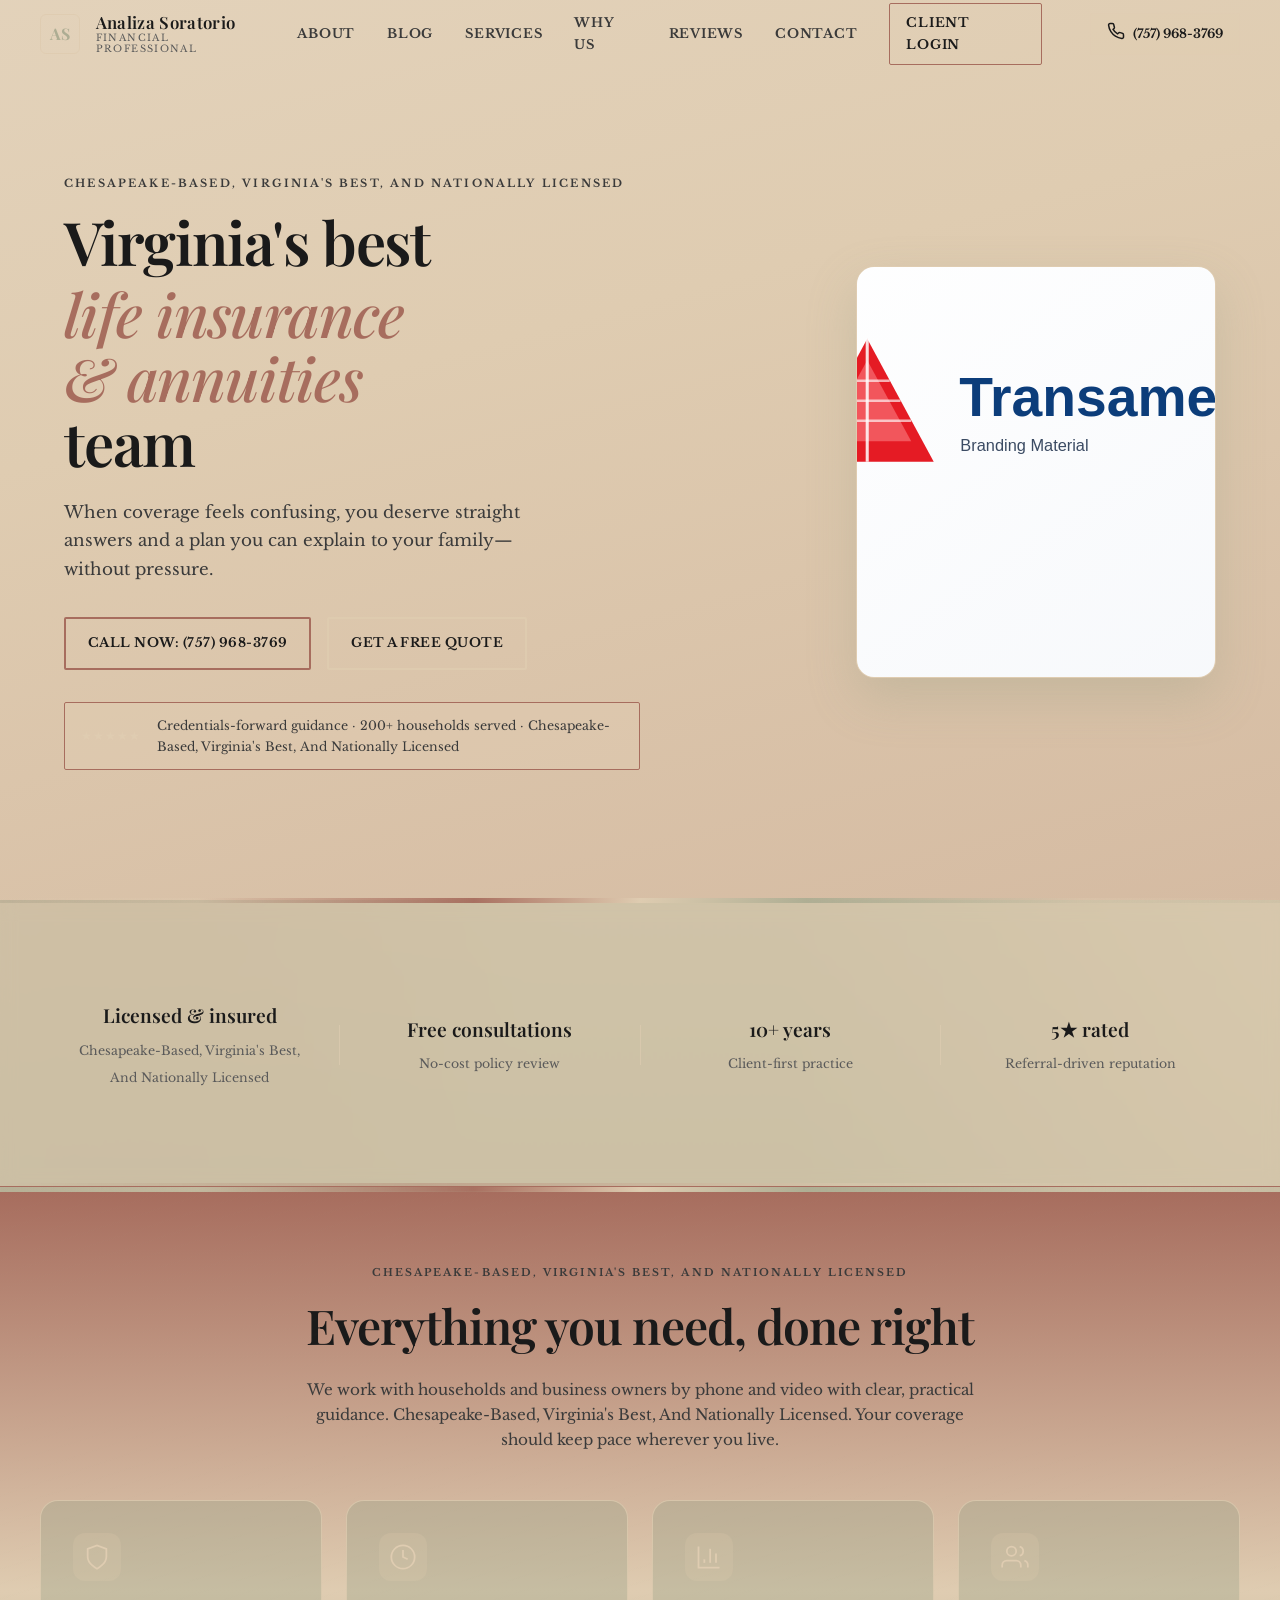
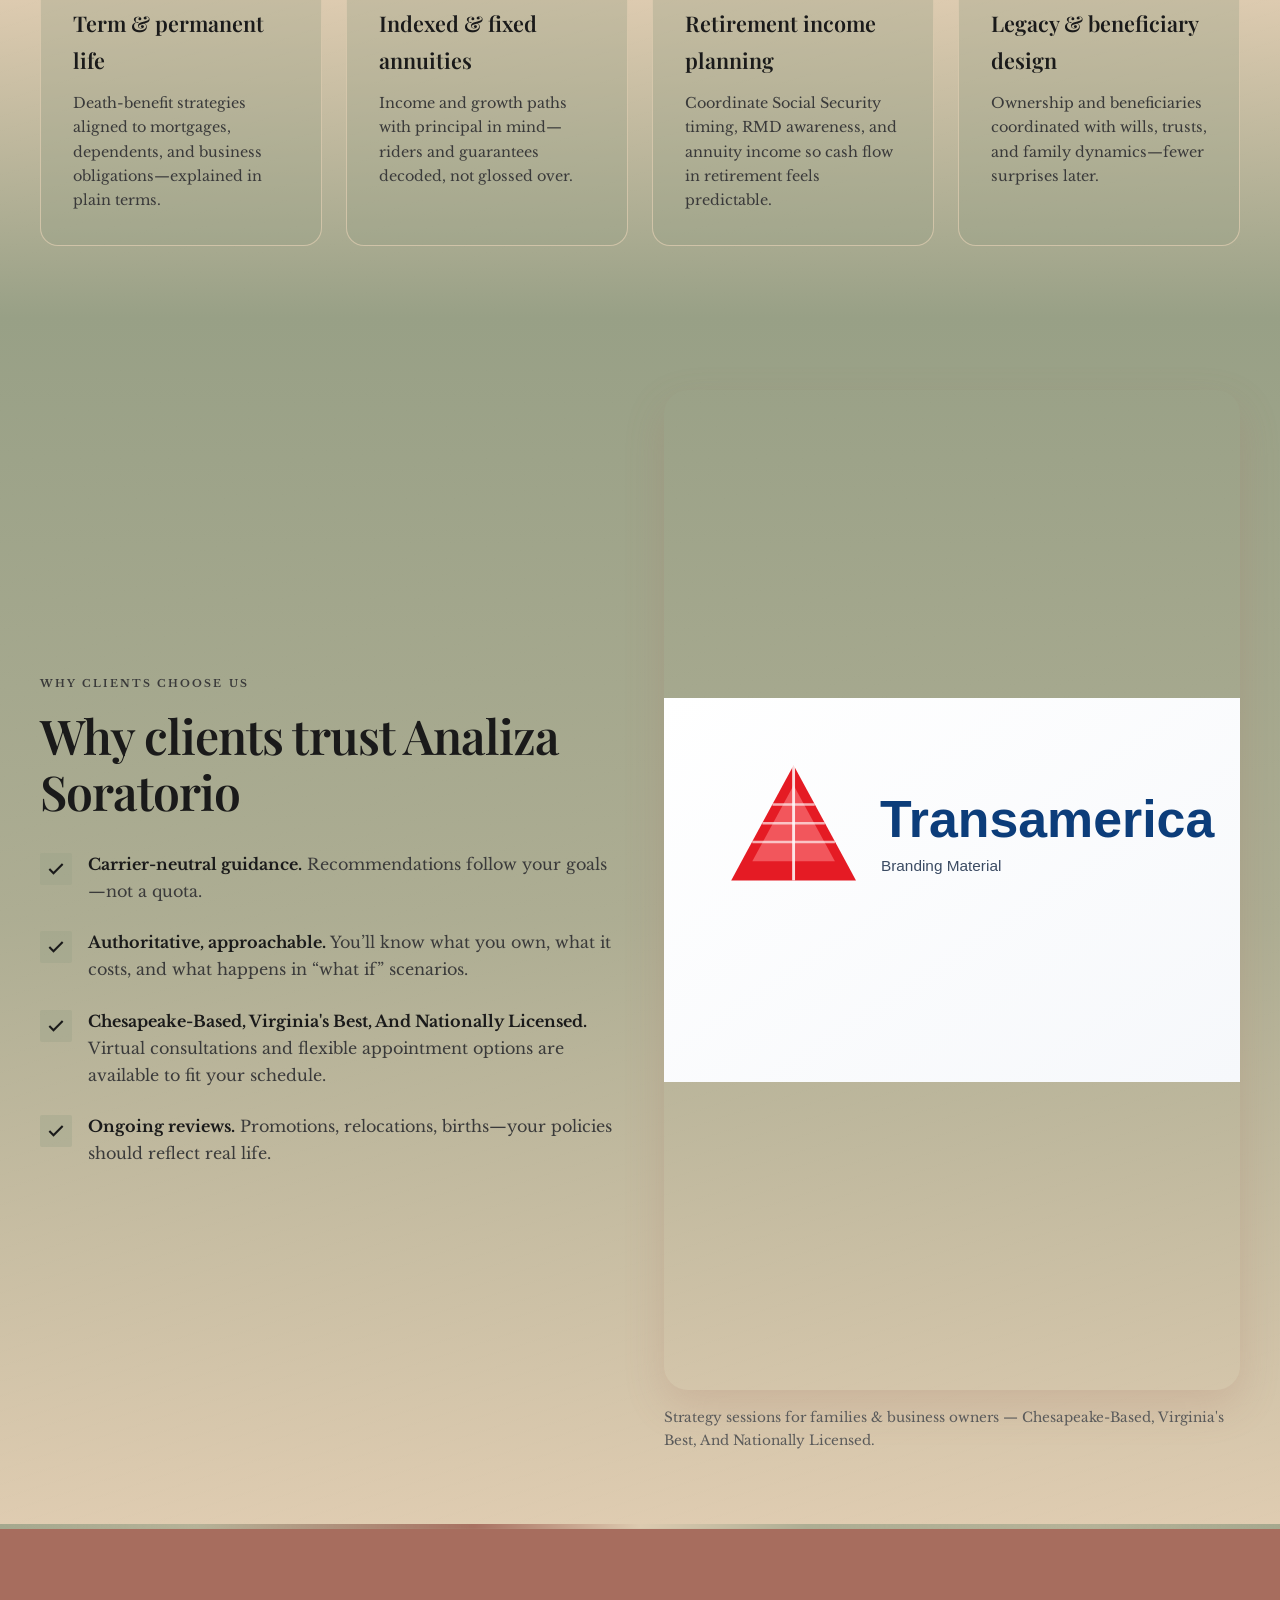
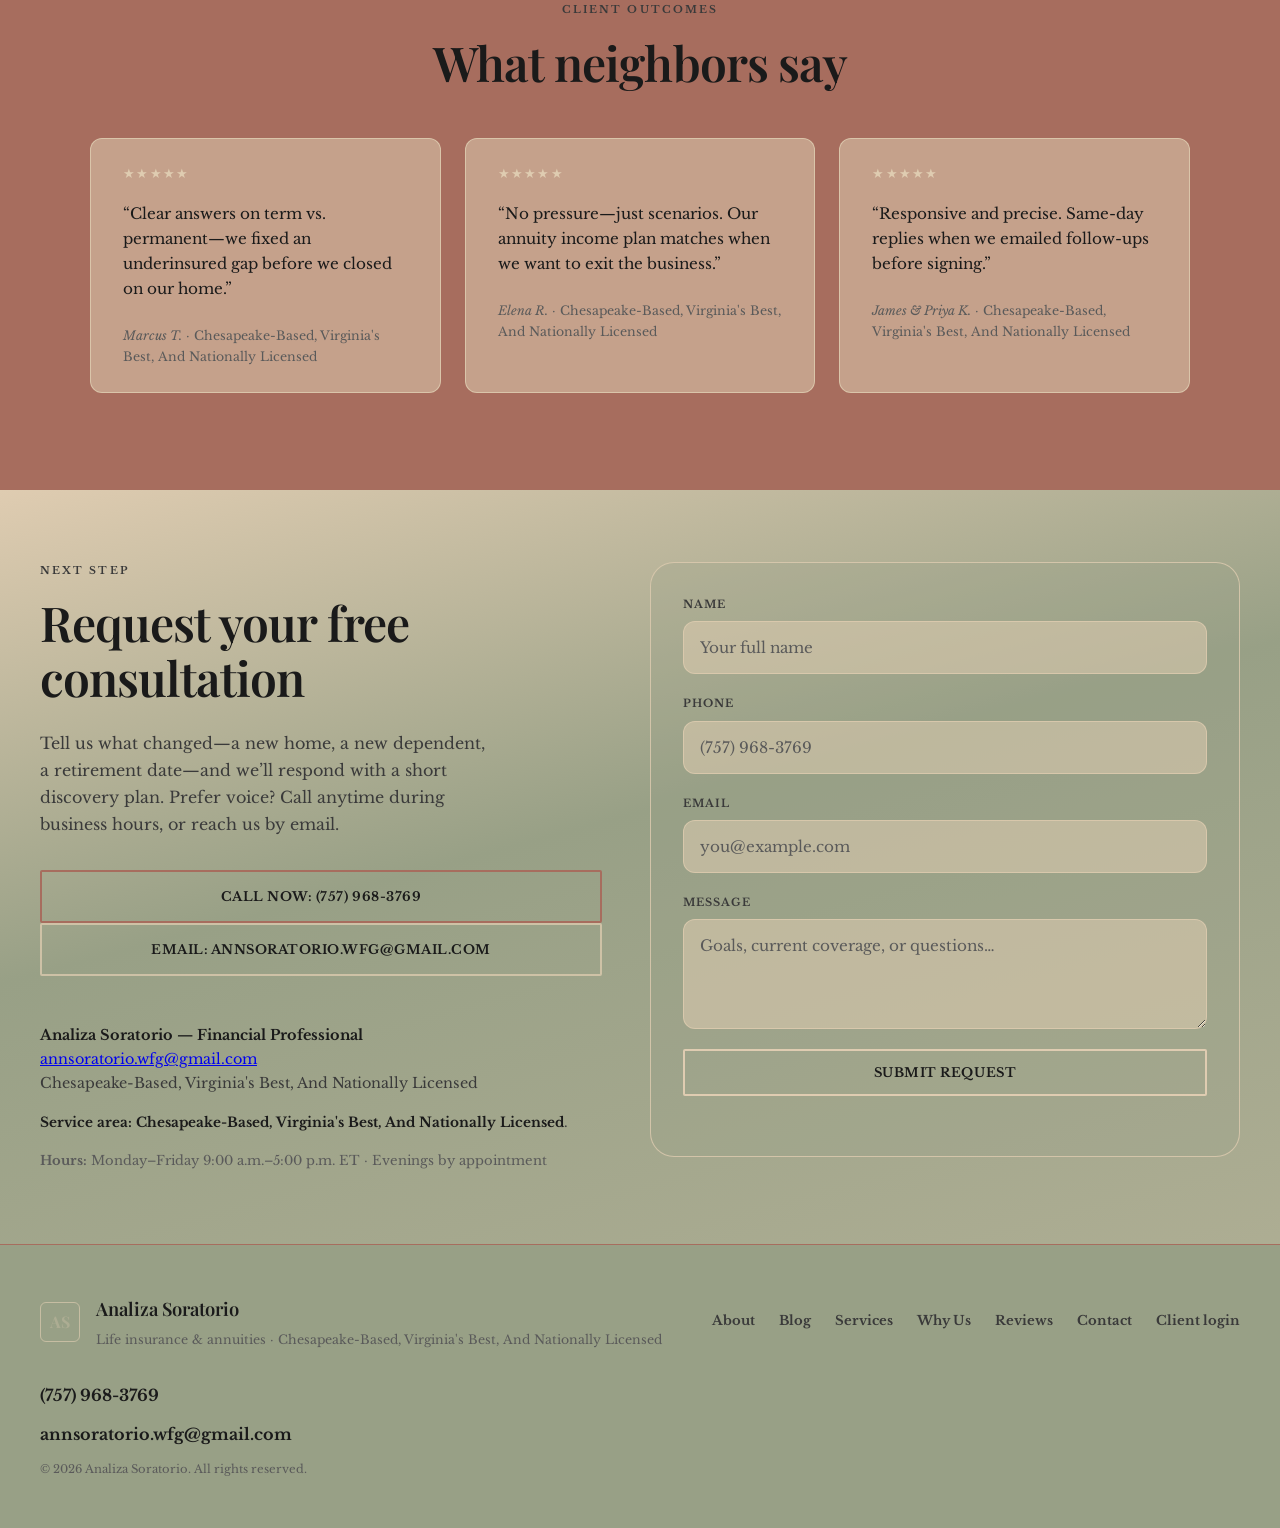
==== commit 5c5f9665: "Fix branding image loading with local Transamerica asset. Replace external image URLs with a local t" ====
--- a/index.html
+++ b/index.html
@@ -78,7 +78,7 @@
           </div>
           <div class="hero-media">
             <div class="hero-photo-card">
-              <img src="https://logo.clearbit.com/transamerica.com?size=1200" alt="Transamerica branding material" width="700" height="800" class="hero-photo" fetchpriority="high" decoding="async" />
+              <img src="transamerica-branding.svg" alt="Transamerica branding material" width="700" height="800" class="hero-photo" fetchpriority="high" decoding="async" />
             </div>
           </div>
         </div>
@@ -177,7 +177,7 @@
         </div>
         <div class="why-visual">
           <figure class="why-figure">
-            <img src="https://logo.clearbit.com/transamerica.com?size=1000" alt="Transamerica branding material" width="800" height="1000" loading="lazy" decoding="async" />
+            <img src="transamerica-branding.svg" alt="Transamerica branding material" width="800" height="1000" loading="lazy" decoding="async" />
             <figcaption class="why-caption">Strategy sessions for families &amp; business owners — Chesapeake-Based, Virginia's Best, And Nationally Licensed.</figcaption>
           </figure>
         </div>
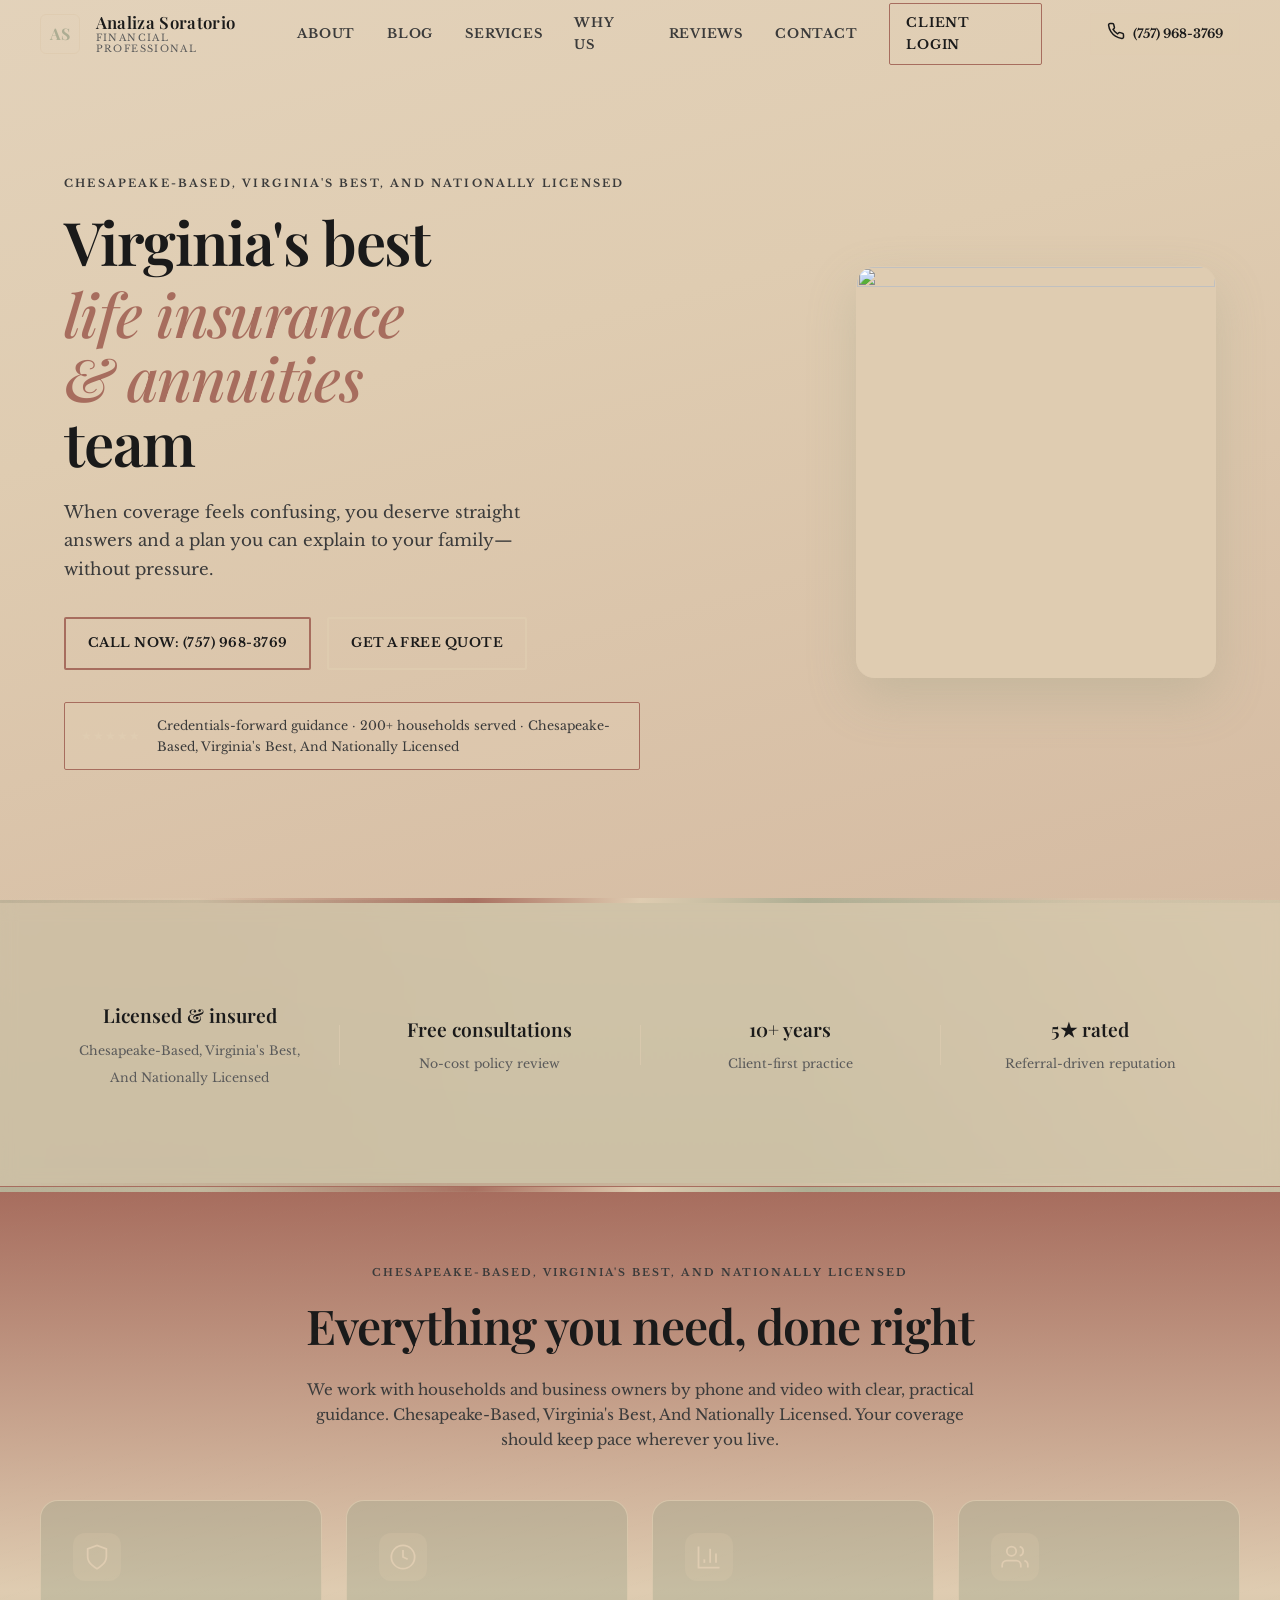
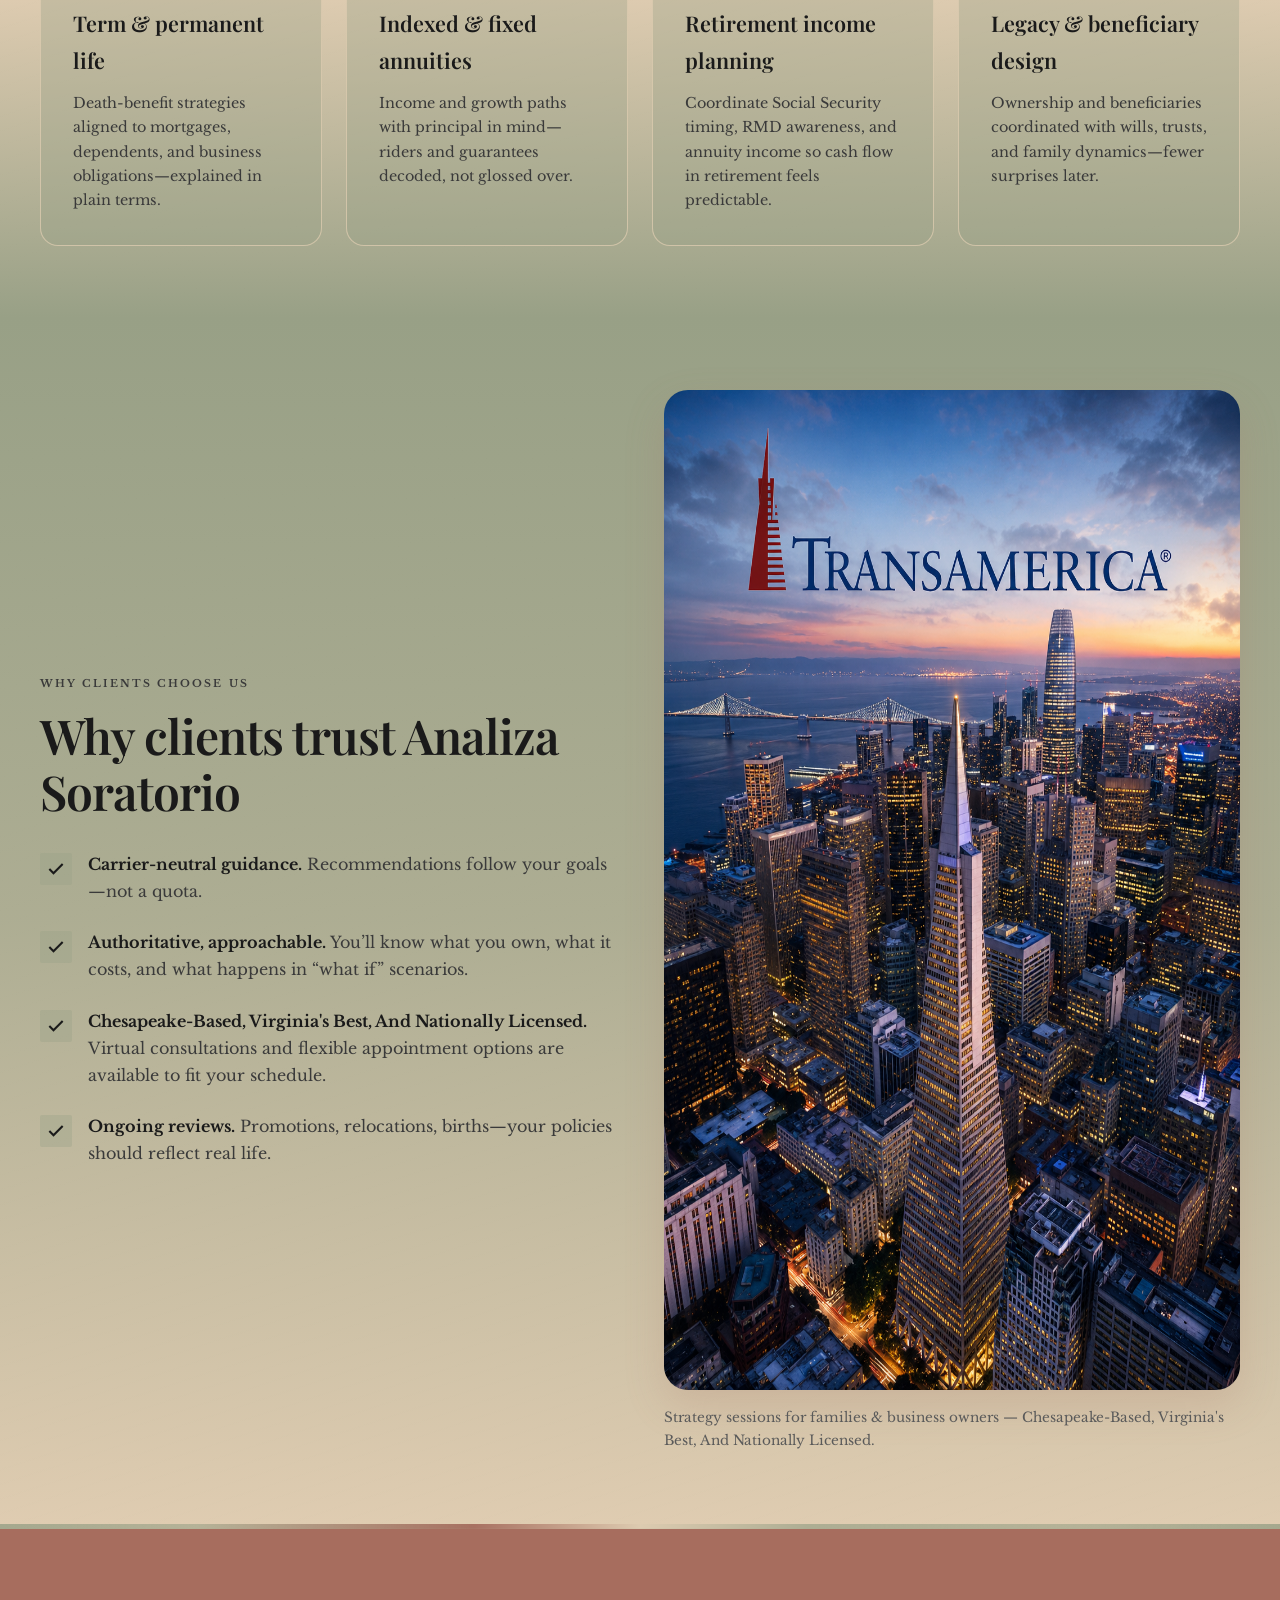
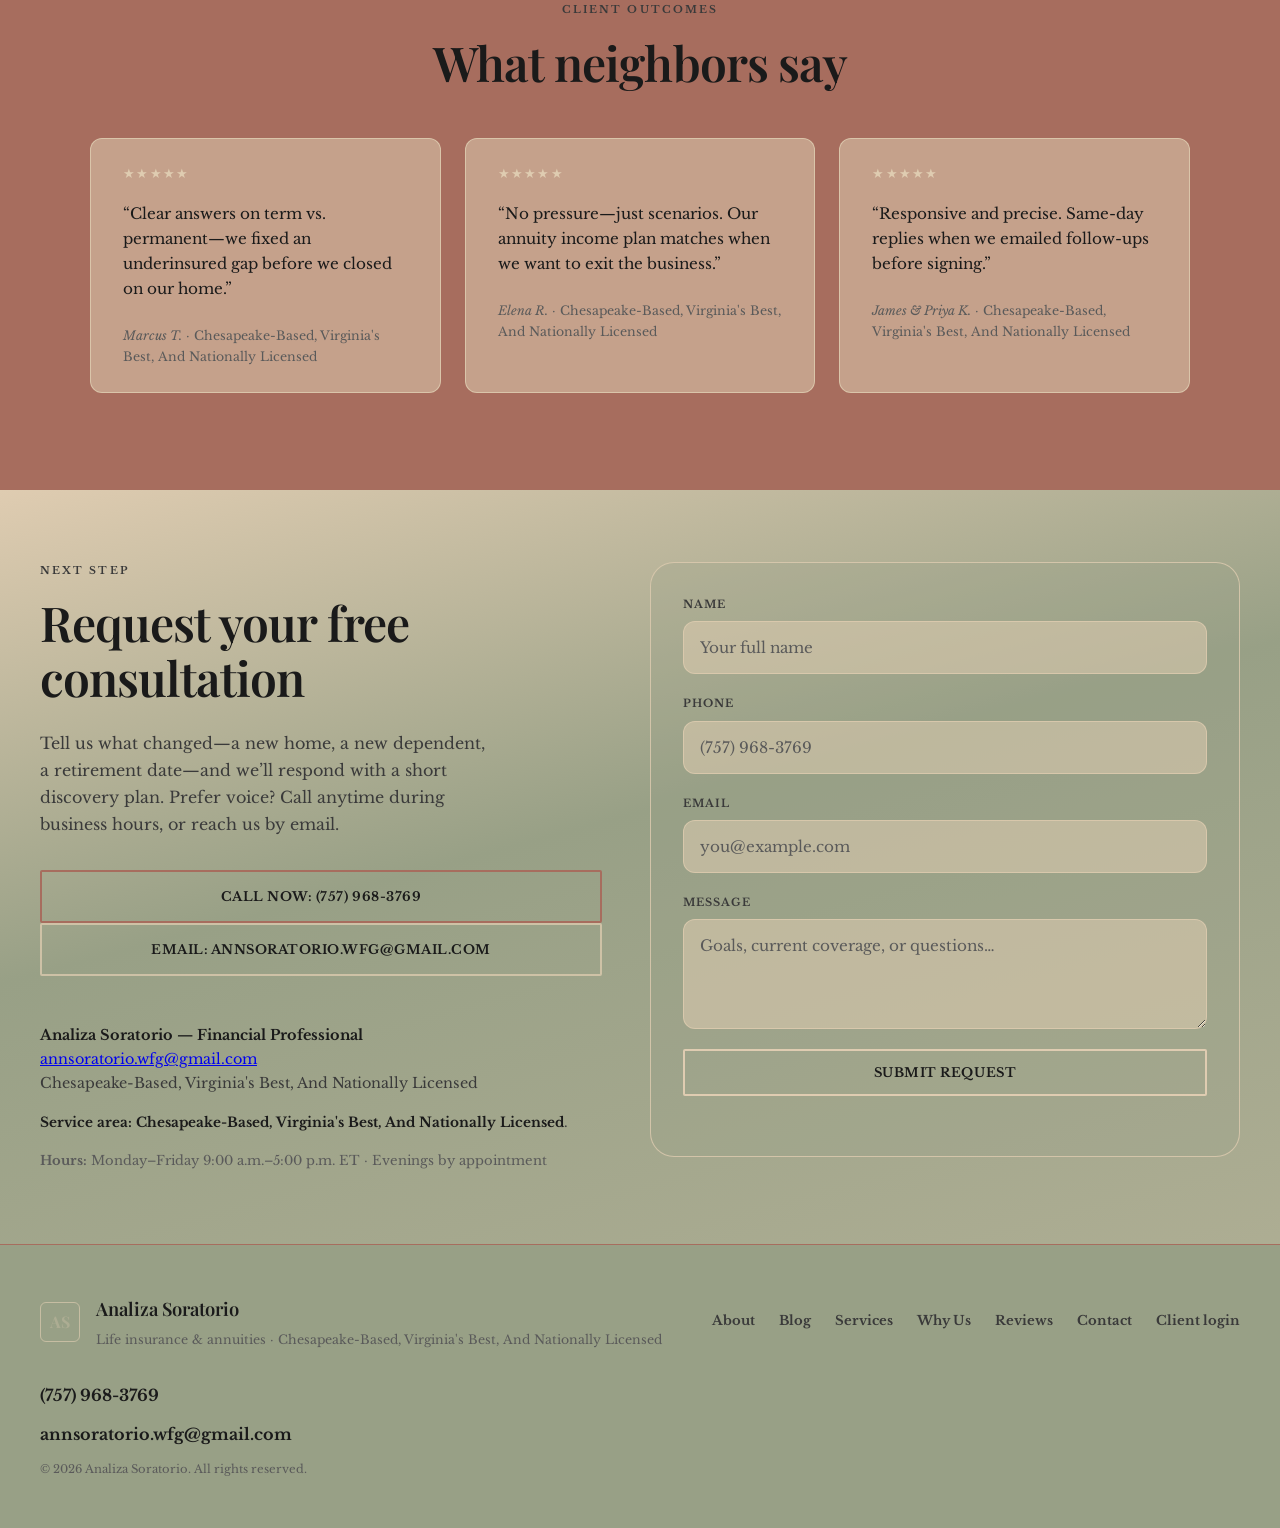
==== commit 258ff8ab: "Use transamerica_logo_city asset and restore hero photo. Keep IMG_9765.jpeg as the hero image, repla" ====
--- a/index.html
+++ b/index.html
@@ -78,7 +78,7 @@
           </div>
           <div class="hero-media">
             <div class="hero-photo-card">
-              <img src="transamerica-branding.svg" alt="Transamerica branding material" width="700" height="800" class="hero-photo" fetchpriority="high" decoding="async" />
+              <img src="IMG_9765.jpeg" alt="" width="700" height="800" class="hero-photo" fetchpriority="high" decoding="async" />
             </div>
           </div>
         </div>
@@ -177,7 +177,7 @@
         </div>
         <div class="why-visual">
           <figure class="why-figure">
-            <img src="transamerica-branding.svg" alt="Transamerica branding material" width="800" height="1000" loading="lazy" decoding="async" />
+            <img src="transamerica_logo_city.png" alt="Transamerica city branding material" width="800" height="1000" loading="lazy" decoding="async" />
             <figcaption class="why-caption">Strategy sessions for families &amp; business owners — Chesapeake-Based, Virginia's Best, And Nationally Licensed.</figcaption>
           </figure>
         </div>
